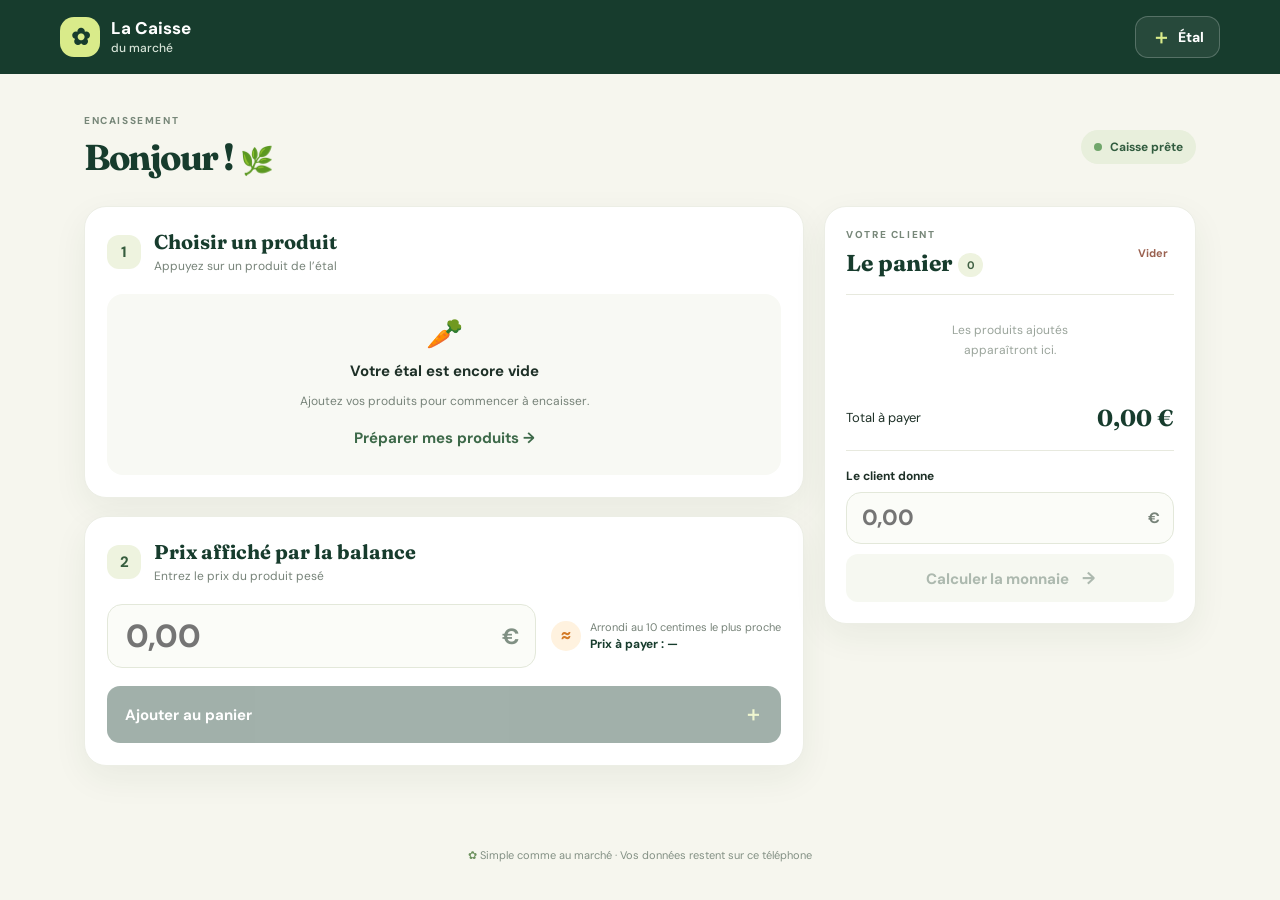
==== caisse-marche/index.html @ 814681cb "Publish Caisse du marché PWA" ====
<!doctype html>
<html lang="fr"><head><meta charset="utf-8"><meta name="viewport" content="width=device-width,initial-scale=1,viewport-fit=cover"><meta name="theme-color" content="#173c2d"><meta name="description" content="Une caisse simple pour vendre au marché et rendre la monnaie facilement."><link rel="manifest" href="manifest.webmanifest"><link rel="icon" href="icon.svg" type="image/svg+xml"><link rel="apple-touch-icon" href="icon.svg"><link rel="stylesheet" href="style.css"><title>La Caisse du marché</title></head>
<body><header class="topbar"><a class="brand" href="#"><span class="brand-icon">✿</span><span>La Caisse<small>du marché</small></span></a><button id="setup-open" class="etal-btn" aria-label="Ouvrir l’étal pour gérer les produits"><span>＋</span> Étal</button></header>
<main>
<section id="setup-view" class="view hidden"><div class="page-heading"><button class="back-btn" data-view="sale-view">← Retour</button><p class="eyebrow">PRÉPARATION DE L’ÉTAL</p><h1>Mes produits</h1><p class="muted">Ajoutez une photo, un nom et un prix indicatif. Vous pourrez tout modifier plus tard.</p></div>
<div class="product-form card"><label class="photo-picker" for="product-photo"><span id="photo-placeholder">📷<small>Prendre une photo</small></span><img id="photo-preview" class="hidden" alt="Aperçu du produit"></label><input id="product-photo" type="file" accept="image/*" capture="environment" hidden><div class="form-fields"><label>Nom du produit<input id="product-name" type="text" placeholder="Ex. Tomates anciennes" autocomplete="off"></label><label>Prix indicatif <span class="unit">€/kg, €/botte…</span><div class="price-input"><input id="product-reference-price" type="number" min="0" step="0.01" inputmode="decimal" placeholder="0,00"><b>€</b></div></label></div><button id="add-product" class="primary-btn full-btn">Ajouter le produit <span>＋</span></button></div>
<div class="list-heading"><h2>Sur mon étal</h2><span id="setup-count" class="count-pill">0 produit</span></div><div id="setup-products" class="setup-products"></div><button id="finish-setup" class="primary-btn full-btn finish-btn">Terminer et ouvrir la caisse <span>→</span></button></section>
<section id="sale-view" class="view"><div class="sale-heading"><div><p class="eyebrow">ENCAISSEMENT</p><h1>Bonjour ! <span>🌿</span></h1></div><div class="cash-status"><i></i> Caisse prête</div></div><div class="sale-layout"><section class="sale-main"><div class="card sale-card"><div class="step-title"><span class="step-number">1</span><div><h2>Choisir un produit</h2><p>Appuyez sur un produit de l’étal</p></div></div><div class="product-grid" id="sale-products"></div><div id="no-products" class="empty-state hidden"><span>🥕</span><b>Votre étal est encore vide</b><p>Ajoutez vos produits pour commencer à encaisser.</p><button class="text-btn" id="first-setup">Préparer mes produits →</button></div></div>
<div class="card amount-card"><div class="step-title"><span class="step-number">2</span><div><h2>Prix affiché par la balance</h2><p>Entrez le prix du produit pesé</p></div></div><div class="amount-entry"><div class="big-price"><input id="sale-price" type="number" min="0" step="0.01" inputmode="decimal" placeholder="0,00" aria-label="Prix indiqué par la balance"><b>€</b></div><div class="rounding-note"><span>≈</span><span>Arrondi au 10 centimes le plus proche<br><b id="rounded-preview">Prix à payer : —</b></span></div></div><button id="add-to-cart" class="primary-btn full-btn" disabled>Ajouter au panier <span>＋</span></button></div></section>
<aside class="card basket-card"><div class="basket-heading"><div><p class="eyebrow">VOTRE CLIENT</p><h2>Le panier <span id="cart-count" class="count-pill">0</span></h2></div><button class="clear-btn" id="clear-cart" disabled>Vider</button></div><div id="cart-items" class="cart-items"><div class="basket-empty">Les produits ajoutés<br>apparaîtront ici.</div></div><div class="basket-total"><span>Total à payer</span><b id="cart-total">0,00 €</b></div><div class="payment"><label for="cash-given">Le client donne</label><div class="cash-input"><input id="cash-given" type="number" min="0" step="0.01" inputmode="decimal" placeholder="0,00"><b>€</b></div><button id="calculate-change" class="change-btn" disabled>Calculer la monnaie <span>→</span></button></div><div id="change-result" class="change-result hidden"></div></aside></div></section>
</main><footer><span>✿</span> Simple comme au marché · Vos données restent sur ce téléphone</footer><div id="toast" class="toast" role="status" aria-live="polite"></div><script src="app.js"></script></body></html>
---- caisse-marche/style.css ----
@import url('https://fonts.googleapis.com/css2?family=DM+Sans:wght@400;500;600;700;800&family=Fraunces:opsz,wght@9..144,600;9..144,700&display=swap');
:root{--green:#173c2d;--green2:#24533e;--lime:#d9eb8a;--cream:#f6f6ee;--ink:#1e3027;--muted:#778379;--line:#e7e9de;--shadow:0 12px 34px #203b2610}*{box-sizing:border-box}body{margin:0;background:var(--cream);color:var(--ink);font-family:'DM Sans',sans-serif;font-size:15px;-webkit-tap-highlight-color:transparent}button,input{font:inherit}button{cursor:pointer}.topbar{height:74px;padding:0 max(22px,calc((100vw - 1160px)/2));display:flex;align-items:center;justify-content:space-between;background:var(--green);color:white}.brand{display:flex;align-items:center;gap:11px;color:white;text-decoration:none;font-weight:800;font-size:17px;line-height:1.05}.brand small{display:block;color:#d6e3d7;font-size:12px;font-weight:500;margin-top:4px}.brand-icon{display:grid;place-items:center;width:40px;height:40px;border-radius:14px;background:var(--lime);color:var(--green);font-size:23px}.etal-btn{display:flex;align-items:center;gap:7px;border:1px solid #ffffff38;background:#ffffff12;color:#fff;border-radius:13px;padding:10px 15px;font-weight:800;font-size:14px}.etal-btn span{font-size:20px;color:var(--lime);line-height:1}main{max-width:1160px;margin:0 auto;padding:40px 24px 60px}.hidden{display:none!important}.sale-heading{display:flex;justify-content:space-between;align-items:center;margin:0 0 27px}.eyebrow{font-size:10px;letter-spacing:.16em;font-weight:800;color:#778779;margin:0 0 8px}.sale-heading h1,.page-heading h1{font:700 36px 'Fraunces',serif;letter-spacing:-.04em;margin:0;color:var(--green)}.sale-heading h1 span{font-size:27px}.cash-status{display:flex;align-items:center;gap:8px;border-radius:22px;background:#e8efdc;padding:9px 13px;font-size:12px;font-weight:700;color:#315c3f}.cash-status i{width:8px;height:8px;background:#70a66b;border-radius:50%}.sale-layout{display:grid;grid-template-columns:minmax(0,1.55fr) minmax(300px,.8fr);gap:20px;align-items:start}.sale-main{display:grid;gap:18px}.card{border:1px solid #eceee5;background:white;border-radius:22px;box-shadow:var(--shadow);padding:22px}.step-title{display:flex;align-items:center;gap:13px;margin-bottom:20px}.step-title h2,.basket-heading h2,.list-heading h2{font:700 20px 'Fraunces',serif;color:var(--green);margin:0}.step-title p{margin:4px 0 0;color:var(--muted);font-size:12px}.step-number{display:grid;place-items:center;flex:none;width:34px;height:34px;border-radius:12px;background:#eef3df;color:#365d3e;font-weight:800}.product-grid{display:grid;grid-template-columns:repeat(4,minmax(0,1fr));gap:10px}.product-tile{overflow:hidden;padding:0;border:1px solid var(--line);background:white;border-radius:16px;text-align:left;color:var(--ink)}.product-tile:active{transform:scale(.97)}.product-tile.selected{border:2px solid var(--green2);box-shadow:0 0 0 3px #dce9ca}.tile-photo{height:92px;background:#f1f2e8;display:grid;place-items:center;font-size:30px;overflow:hidden}.tile-photo img{width:100%;height:100%;object-fit:cover}.tile-info{padding:9px 10px 11px}.tile-info b{display:block;font-size:12px;white-space:nowrap;overflow:hidden;text-overflow:ellipsis}.tile-info small{display:block;color:var(--muted);font-size:10px;margin-top:4px}.empty-state{padding:20px;text-align:center;background:#f8f9f4;border-radius:16px}.empty-state>span{font-size:30px}.empty-state b{display:block;margin:8px 0 4px}.empty-state p{font-size:12px;color:var(--muted)}.text-btn{border:0;background:none;color:#3d6949;font-weight:700;padding:7px}.amount-entry{display:flex;align-items:center;gap:15px;margin:0 0 18px}.big-price,.cash-input,.price-input{height:64px;border:1.5px solid #e3e8da;border-radius:15px;background:#fbfcf8;display:flex;align-items:center;padding:0 16px}.big-price{flex:1}.big-price input,.cash-input input,.price-input input{min-width:0;width:100%;border:0;outline:0;background:transparent;color:var(--green);font-weight:800;font-size:32px}.big-price b{font-size:22px;color:#809084}.rounding-note{display:flex;align-items:center;gap:9px;font-size:11px;line-height:1.5;color:var(--muted)}.rounding-note>span:first-child{display:grid;place-items:center;width:30px;height:30px;border-radius:50%;background:#fff2df;color:#d47b28;font-weight:800;font-size:17px}.rounding-note b{color:var(--green);font-size:12px}.primary-btn{border:0;border-radius:13px;background:var(--green);color:white;font-weight:700;padding:15px 18px;min-height:50px}.primary-btn:disabled,.change-btn:disabled{opacity:.4;cursor:not-allowed}.full-btn{width:100%;display:flex;justify-content:space-between;align-items:center}.primary-btn span{font-size:20px;color:var(--lime)}.basket-card{position:sticky;top:16px;padding:21px}.basket-heading{display:flex;justify-content:space-between;align-items:center;padding-bottom:17px;border-bottom:1px solid var(--line)}.basket-heading h2{font-size:23px}.count-pill{display:inline-grid;place-items:center;min-width:25px;height:24px;padding:0 7px;border-radius:20px;background:#eef3df;color:#416144;font:700 11px 'DM Sans',sans-serif;vertical-align:middle}.clear-btn{border:0;background:none;color:#9a6150;font-size:11px;font-weight:700}.cart-items{max-height:320px;overflow:auto}.basket-empty{padding:26px 0;text-align:center;color:#9aa49b;line-height:1.6;font-size:12px}.cart-row{display:grid;grid-template-columns:1fr auto;gap:4px 8px;padding:13px 0;border-bottom:1px solid #f0f1eb}.cart-row b{font-size:13px}.cart-row small{font-size:11px;color:var(--muted)}.row-controls{grid-column:1/-1;display:flex;align-items:center;justify-content:space-between;margin-top:3px}.qty-controls{display:flex;align-items:center;gap:10px}.qty-controls button,.remove-btn{border:1px solid var(--line);background:#fff;border-radius:9px;width:29px;height:29px;color:var(--green);font-size:17px}.remove-btn{color:#a66858}.basket-total{padding:18px 0;display:flex;justify-content:space-between;align-items:center;border-bottom:1px solid var(--line);font-size:13px}.basket-total b{font:700 23px 'Fraunces',serif;color:var(--green)}.payment{padding-top:17px}.payment label{font-size:12px;font-weight:700;display:block;margin-bottom:8px}.cash-input{height:52px;padding:0 13px;margin-bottom:10px}.cash-input input{font-size:22px}.cash-input b{color:var(--muted)}.change-btn{width:100%;border:0;border-radius:12px;background:#eaf0dd;color:#34523a;font-weight:800;padding:13px}.change-btn span{margin-left:10px;font-size:17px}.change-result{margin-top:14px;border-radius:15px;background:#edf4e6;padding:16px}.change-head{display:flex;justify-content:space-between;align-items:center;color:#36523b;font-size:12px;font-weight:700}.change-head strong{font:700 25px 'Fraunces',serif}.coin-list{display:flex;flex-wrap:wrap;gap:7px;margin-top:12px}.coin{display:flex;align-items:center;gap:5px;border-radius:20px;background:white;padding:6px 9px;font-size:11px;font-weight:700;color:#35503a;border:1px solid #e0e8d8}.coin-icon{position:relative;display:grid;place-items:center;flex:none;width:var(--coin-size);height:var(--coin-size);border-radius:50%;padding:3px;box-shadow:inset 0 0 0 1px #ffffffa6,0 1px 2px #5e533544}.coin-icon:before{content:"";position:absolute;inset:2px;border:1px solid #ffffff9c;border-radius:50%;box-shadow:inset 0 0 0 1px #66552a33}.coin-face{position:relative;z-index:1;display:flex;width:100%;height:100%;flex-direction:column;align-items:center;justify-content:center;border-radius:50%;text-shadow:0 1px #ffffffa0;line-height:.95}.coin-face b{font:800 clamp(9px,calc(var(--coin-size)*.34),15px) Arial,sans-serif;letter-spacing:-.07em}.coin-face small{font:700 clamp(4px,calc(var(--coin-size)*.105),6px) Arial,sans-serif;letter-spacing:.03em;margin-top:2px}.coin-icon.bimetal-euro{border:2px solid #c79b31;background:linear-gradient(135deg,#f6da79,#bd8c26 55%,#f3d475)}.coin-icon.bimetal-euro .coin-face{background:radial-gradient(circle,#f6f7f4 0 53%,#d9dad5 54% 69%,#f1f1ec 70%)}.coin-icon.bimetal-euro.reverse{border-color:#d5d7d3;background:linear-gradient(135deg,#fafafa,#9b9d99 55%,#efefeb)}.coin-icon.bimetal-euro.reverse .coin-face{background:radial-gradient(circle,#efd171 0 52%,#cda946 53% 70%,#f4d978 71%)}.coin-icon.gold-cent{border:2px solid #bd922c;background:linear-gradient(135deg,#f5d36a,#b5831e 56%,#efcb5d)}.coin-icon.gold-cent .coin-face{background:radial-gradient(circle at 35% 28%,#ffeb9e,#e1b949 72%,#c28f23)}.coin-icon.copper-cent{border:2px solid #a85e36;background:linear-gradient(135deg,#f0a079,#a95331 56%,#e68b62)}.coin-icon.copper-cent .coin-face{background:radial-gradient(circle at 35% 28%,#f7bea0,#d77e56 70%,#b75e39)}.coin-icon.scalloped{clip-path:polygon(50% 0,61% 6%,73% 2%,80% 12%,92% 17%,90% 30%,100% 40%,96% 52%,100% 64%,90% 73%,88% 86%,74% 89%,65% 99%,52% 95%,40% 100%,31% 90%,17% 88%,14% 75%,3% 66%,8% 53%,0 42%,10% 31%,9% 18%,23% 14%,33% 4%)}.change-exact{color:#375b3d;font-size:13px;font-weight:700;margin:0}.page-heading{margin:0 0 22px}.back-btn{border:0;background:none;padding:0;color:#53725a;font-weight:700;margin-bottom:20px}.page-heading h1{margin-bottom:8px}.muted{margin:0;color:var(--muted);font-size:13px;line-height:1.5}.product-form{display:grid;grid-template-columns:100px 1fr;gap:16px;padding:18px}.photo-picker{width:100px;height:100px;border-radius:16px;border:1px dashed #cdd7c9;background:#f6f8f1;display:grid;place-items:center;overflow:hidden;cursor:pointer;color:#61806a;text-align:center}.photo-picker span{font-size:24px}.photo-picker small{display:block;font-size:9px;font-weight:700;margin-top:6px}.photo-picker img{width:100%;height:100%;object-fit:cover}.form-fields{display:grid;grid-template-columns:1.3fr .8fr;gap:12px;align-content:center}.form-fields label{font-weight:700;font-size:11px;color:#536558}.form-fields input{display:block;width:100%;height:43px;margin-top:7px;padding:0 11px;border:1px solid var(--line);border-radius:11px;outline:none;font-size:14px;color:var(--green)}.form-fields input:focus,.big-price:focus-within,.cash-input:focus-within{border-color:#73946d;box-shadow:0 0 0 3px #e9f0df}.unit{font-size:9px;color:#9aa49b;font-weight:500}.price-input{height:43px;padding:0 10px;margin-top:7px;border:1px solid var(--line);border-radius:11px}.price-input input{border:0;margin:0;padding:0;height:auto;font-size:15px}.price-input b{color:#778379}.product-form>.primary-btn{grid-column:1/-1;min-height:44px;padding:11px 15px}.list-heading{display:flex;justify-content:space-between;align-items:center;margin:25px 2px 12px}.list-heading h2{font-size:21px}.setup-products{display:grid;gap:9px}.setup-row{display:flex;align-items:center;gap:11px;padding:9px 12px;border:1px solid var(--line);border-radius:14px;background:white}.setup-row img,.setup-placeholder{width:44px;height:44px;border-radius:11px;object-fit:cover;background:#f0f2e8;display:grid;place-items:center;font-size:20px}.setup-meta{flex:1}.setup-meta b{display:block;font-size:13px}.setup-meta small{color:var(--muted);font-size:11px}.delete-product{border:0;background:#fbefea;color:#a36353;border-radius:9px;width:34px;height:34px;font-weight:700}.finish-btn{margin-top:18px}.setup-empty{padding:16px;text-align:center;color:var(--muted);font-size:12px;background:#fff;border:1px dashed var(--line);border-radius:13px}footer{padding:22px;text-align:center;color:#839084;font-size:11px}footer span{color:#6d915e}.toast{position:fixed;bottom:22px;left:50%;transform:translate(-50%,20px);background:#183c2e;color:white;border-radius:12px;padding:12px 18px;font-size:13px;font-weight:700;box-shadow:0 8px 28px #12251930;opacity:0;pointer-events:none;transition:.25s;z-index:10;white-space:nowrap}.toast.show{opacity:1;transform:translate(-50%,0)}
@media(max-width:760px){.topbar{height:64px;padding:0 17px}main{padding:27px 16px 35px}.sale-heading{align-items:flex-end;margin-bottom:18px}.sale-heading h1,.page-heading h1{font-size:31px}.cash-status{font-size:10px;padding:8px 10px}.sale-layout{grid-template-columns:1fr;gap:14px}.sale-main{gap:14px}.card{padding:17px;border-radius:19px}.product-grid{grid-template-columns:repeat(3,minmax(0,1fr));gap:8px}.tile-photo{height:78px}.tile-info{padding:8px}.tile-info b{font-size:11px}.tile-info small{font-size:9px}.step-title{margin-bottom:15px}.step-title h2{font-size:18px}.amount-entry{align-items:stretch;gap:9px;flex-direction:column}.big-price{height:59px;flex:auto}.big-price input{font-size:29px}.rounding-note{padding-left:3px}.basket-card{position:static;order:-1}.cart-items{max-height:230px}.basket-card{padding:16px}.basket-empty{padding:15px}.product-form{grid-template-columns:76px 1fr;gap:12px;padding:14px}.photo-picker{width:76px;height:76px}.form-fields{grid-template-columns:1fr;gap:7px}.form-fields label{font-size:10px}.form-fields input{height:37px;margin-top:5px}.price-input{height:37px;margin-top:5px}.product-form>.primary-btn{min-height:42px}.page-heading{margin-bottom:16px}.back-btn{margin-bottom:14px}.list-heading{margin-top:21px}.toast{bottom:calc(15px + env(safe-area-inset-bottom));max-width:calc(100vw - 30px);white-space:normal;text-align:center}}@media(min-width:761px) and (max-width:960px){.product-grid{grid-template-columns:repeat(3,minmax(0,1fr))}.sale-layout{grid-template-columns:minmax(0,1.2fr) minmax(290px,.8fr)}}
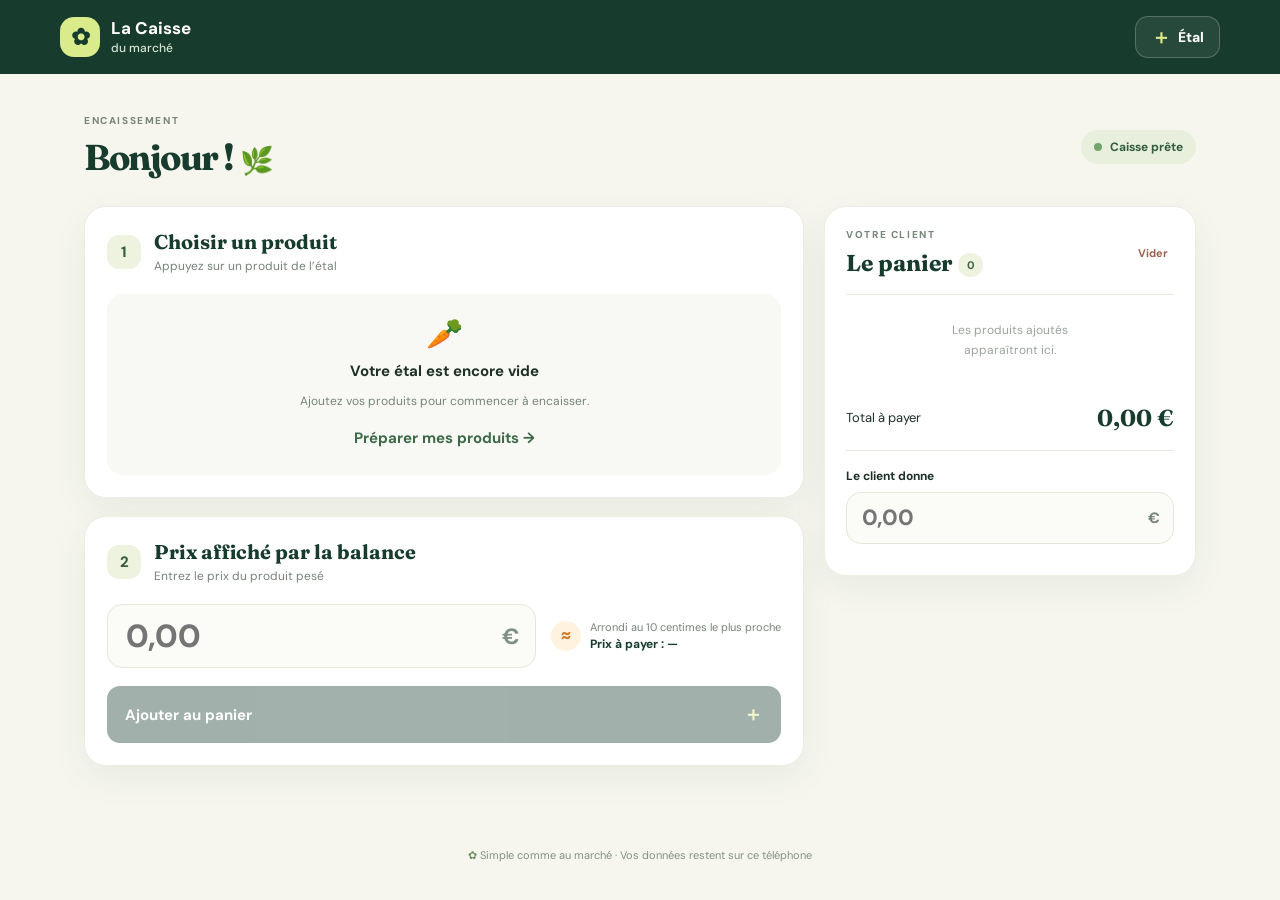
==== commit 93cc7401: "Dismiss mobile keyboard and calculate change automatically" ====
--- a/caisse-marche/index.html
+++ b/caisse-marche/index.html
@@ -1,11 +1,11 @@
 <!doctype html>
-<html lang="fr"><head><meta charset="utf-8"><meta name="viewport" content="width=device-width,initial-scale=1,viewport-fit=cover"><meta name="theme-color" content="#173c2d"><meta name="description" content="Une caisse simple pour vendre au marché et rendre la monnaie facilement."><link rel="manifest" href="manifest.webmanifest"><link rel="icon" href="icon.svg" type="image/svg+xml"><link rel="apple-touch-icon" href="icon.svg"><link rel="stylesheet" href="style.css"><title>La Caisse du marché</title></head>
+<html lang="fr"><head><meta charset="utf-8"><meta name="viewport" content="width=device-width,initial-scale=1,viewport-fit=cover"><meta name="theme-color" content="#173c2d"><meta name="description" content="Une caisse simple pour vendre au marché et rendre la monnaie facilement."><link rel="manifest" href="manifest.webmanifest"><link rel="icon" href="icon.svg" type="image/svg+xml"><link rel="apple-touch-icon" href="icon-192.png"><link rel="stylesheet" href="style.css"><title>La Caisse du marché</title></head>
 <body><header class="topbar"><a class="brand" href="#"><span class="brand-icon">✿</span><span>La Caisse<small>du marché</small></span></a><button id="setup-open" class="etal-btn" aria-label="Ouvrir l’étal pour gérer les produits"><span>＋</span> Étal</button></header>
 <main>
 <section id="setup-view" class="view hidden"><div class="page-heading"><button class="back-btn" data-view="sale-view">← Retour</button><p class="eyebrow">PRÉPARATION DE L’ÉTAL</p><h1>Mes produits</h1><p class="muted">Ajoutez une photo, un nom et un prix indicatif. Vous pourrez tout modifier plus tard.</p></div>
-<div class="product-form card"><label class="photo-picker" for="product-photo"><span id="photo-placeholder">📷<small>Prendre une photo</small></span><img id="photo-preview" class="hidden" alt="Aperçu du produit"></label><input id="product-photo" type="file" accept="image/*" capture="environment" hidden><div class="form-fields"><label>Nom du produit<input id="product-name" type="text" placeholder="Ex. Tomates anciennes" autocomplete="off"></label><label>Prix indicatif <span class="unit">€/kg, €/botte…</span><div class="price-input"><input id="product-reference-price" type="number" min="0" step="0.01" inputmode="decimal" placeholder="0,00"><b>€</b></div></label></div><button id="add-product" class="primary-btn full-btn">Ajouter le produit <span>＋</span></button></div>
+<div class="product-form card"><label class="photo-picker" for="product-photo"><span id="photo-placeholder">📷<small>Prendre une photo</small></span><img id="photo-preview" class="hidden" alt="Aperçu du produit"></label><input id="product-photo" type="file" accept="image/*" capture="environment" hidden><div class="form-fields"><label>Nom du produit<input id="product-name" type="text" enterkeyhint="done" placeholder="Ex. Tomates anciennes" autocomplete="off"></label><label>Prix indicatif <span id="price-unit-label" class="unit">€/kg</span><div class="price-input"><input id="product-reference-price" type="number" enterkeyhint="done" min="0" step="0.01" inputmode="decimal" placeholder="0,00"><b>€</b></div></label><label>Prix vendu au<select id="product-unit"><option value="kg">Au kilogramme (kg)</option><option value="unit">À l’unité / sachet</option></select></label></div><button id="add-product" class="primary-btn full-btn">Ajouter le produit <span>＋</span></button><button id="cancel-edit" class="text-btn cancel-edit hidden" type="button">Annuler la modification</button></div>
 <div class="list-heading"><h2>Sur mon étal</h2><span id="setup-count" class="count-pill">0 produit</span></div><div id="setup-products" class="setup-products"></div><button id="finish-setup" class="primary-btn full-btn finish-btn">Terminer et ouvrir la caisse <span>→</span></button></section>
 <section id="sale-view" class="view"><div class="sale-heading"><div><p class="eyebrow">ENCAISSEMENT</p><h1>Bonjour ! <span>🌿</span></h1></div><div class="cash-status"><i></i> Caisse prête</div></div><div class="sale-layout"><section class="sale-main"><div class="card sale-card"><div class="step-title"><span class="step-number">1</span><div><h2>Choisir un produit</h2><p>Appuyez sur un produit de l’étal</p></div></div><div class="product-grid" id="sale-products"></div><div id="no-products" class="empty-state hidden"><span>🥕</span><b>Votre étal est encore vide</b><p>Ajoutez vos produits pour commencer à encaisser.</p><button class="text-btn" id="first-setup">Préparer mes produits →</button></div></div>
-<div class="card amount-card"><div class="step-title"><span class="step-number">2</span><div><h2>Prix affiché par la balance</h2><p>Entrez le prix du produit pesé</p></div></div><div class="amount-entry"><div class="big-price"><input id="sale-price" type="number" min="0" step="0.01" inputmode="decimal" placeholder="0,00" aria-label="Prix indiqué par la balance"><b>€</b></div><div class="rounding-note"><span>≈</span><span>Arrondi au 10 centimes le plus proche<br><b id="rounded-preview">Prix à payer : —</b></span></div></div><button id="add-to-cart" class="primary-btn full-btn" disabled>Ajouter au panier <span>＋</span></button></div></section>
-<aside class="card basket-card"><div class="basket-heading"><div><p class="eyebrow">VOTRE CLIENT</p><h2>Le panier <span id="cart-count" class="count-pill">0</span></h2></div><button class="clear-btn" id="clear-cart" disabled>Vider</button></div><div id="cart-items" class="cart-items"><div class="basket-empty">Les produits ajoutés<br>apparaîtront ici.</div></div><div class="basket-total"><span>Total à payer</span><b id="cart-total">0,00 €</b></div><div class="payment"><label for="cash-given">Le client donne</label><div class="cash-input"><input id="cash-given" type="number" min="0" step="0.01" inputmode="decimal" placeholder="0,00"><b>€</b></div><button id="calculate-change" class="change-btn" disabled>Calculer la monnaie <span>→</span></button></div><div id="change-result" class="change-result hidden"></div></aside></div></section>
+<div class="card amount-card"><div class="step-title"><span class="step-number">2</span><div><h2>Prix affiché par la balance</h2><p>Entrez le prix du produit pesé</p></div></div><div class="amount-entry"><div class="big-price"><input id="sale-price" type="number" enterkeyhint="done" min="0" step="0.01" inputmode="decimal" placeholder="0,00" aria-label="Prix indiqué par la balance"><b>€</b></div><div class="rounding-note"><span>≈</span><span>Arrondi au 10 centimes le plus proche<br><b id="rounded-preview">Prix à payer : —</b></span></div></div><button id="add-to-cart" class="primary-btn full-btn" disabled>Ajouter au panier <span>＋</span></button></div></section>
+<aside class="card basket-card"><div class="basket-heading"><div><p class="eyebrow">VOTRE CLIENT</p><h2>Le panier <span id="cart-count" class="count-pill">0</span></h2></div><button class="clear-btn" id="clear-cart" disabled>Vider</button></div><div id="cart-items" class="cart-items"><div class="basket-empty">Les produits ajoutés<br>apparaîtront ici.</div></div><div class="basket-total"><span>Total à payer</span><b id="cart-total">0,00 €</b></div><div class="payment"><label for="cash-given">Le client donne</label><div class="cash-input"><input id="cash-given" type="number" enterkeyhint="done" min="0" step="0.01" inputmode="decimal" placeholder="0,00"><b>€</b></div></div><div id="change-result" class="change-result hidden"></div></aside></div></section>
 </main><footer><span>✿</span> Simple comme au marché · Vos données restent sur ce téléphone</footer><div id="toast" class="toast" role="status" aria-live="polite"></div><script src="app.js"></script></body></html>
--- a/caisse-marche/style.css
+++ b/caisse-marche/style.css
@@ -1,3 +1,3 @@
 @import url('https://fonts.googleapis.com/css2?family=DM+Sans:wght@400;500;600;700;800&family=Fraunces:opsz,wght@9..144,600;9..144,700&display=swap');
-:root{--green:#173c2d;--green2:#24533e;--lime:#d9eb8a;--cream:#f6f6ee;--ink:#1e3027;--muted:#778379;--line:#e7e9de;--shadow:0 12px 34px #203b2610}*{box-sizing:border-box}body{margin:0;background:var(--cream);color:var(--ink);font-family:'DM Sans',sans-serif;font-size:15px;-webkit-tap-highlight-color:transparent}button,input{font:inherit}button{cursor:pointer}.topbar{height:74px;padding:0 max(22px,calc((100vw - 1160px)/2));display:flex;align-items:center;justify-content:space-between;background:var(--green);color:white}.brand{display:flex;align-items:center;gap:11px;color:white;text-decoration:none;font-weight:800;font-size:17px;line-height:1.05}.brand small{display:block;color:#d6e3d7;font-size:12px;font-weight:500;margin-top:4px}.brand-icon{display:grid;place-items:center;width:40px;height:40px;border-radius:14px;background:var(--lime);color:var(--green);font-size:23px}.etal-btn{display:flex;align-items:center;gap:7px;border:1px solid #ffffff38;background:#ffffff12;color:#fff;border-radius:13px;padding:10px 15px;font-weight:800;font-size:14px}.etal-btn span{font-size:20px;color:var(--lime);line-height:1}main{max-width:1160px;margin:0 auto;padding:40px 24px 60px}.hidden{display:none!important}.sale-heading{display:flex;justify-content:space-between;align-items:center;margin:0 0 27px}.eyebrow{font-size:10px;letter-spacing:.16em;font-weight:800;color:#778779;margin:0 0 8px}.sale-heading h1,.page-heading h1{font:700 36px 'Fraunces',serif;letter-spacing:-.04em;margin:0;color:var(--green)}.sale-heading h1 span{font-size:27px}.cash-status{display:flex;align-items:center;gap:8px;border-radius:22px;background:#e8efdc;padding:9px 13px;font-size:12px;font-weight:700;color:#315c3f}.cash-status i{width:8px;height:8px;background:#70a66b;border-radius:50%}.sale-layout{display:grid;grid-template-columns:minmax(0,1.55fr) minmax(300px,.8fr);gap:20px;align-items:start}.sale-main{display:grid;gap:18px}.card{border:1px solid #eceee5;background:white;border-radius:22px;box-shadow:var(--shadow);padding:22px}.step-title{display:flex;align-items:center;gap:13px;margin-bottom:20px}.step-title h2,.basket-heading h2,.list-heading h2{font:700 20px 'Fraunces',serif;color:var(--green);margin:0}.step-title p{margin:4px 0 0;color:var(--muted);font-size:12px}.step-number{display:grid;place-items:center;flex:none;width:34px;height:34px;border-radius:12px;background:#eef3df;color:#365d3e;font-weight:800}.product-grid{display:grid;grid-template-columns:repeat(4,minmax(0,1fr));gap:10px}.product-tile{overflow:hidden;padding:0;border:1px solid var(--line);background:white;border-radius:16px;text-align:left;color:var(--ink)}.product-tile:active{transform:scale(.97)}.product-tile.selected{border:2px solid var(--green2);box-shadow:0 0 0 3px #dce9ca}.tile-photo{height:92px;background:#f1f2e8;display:grid;place-items:center;font-size:30px;overflow:hidden}.tile-photo img{width:100%;height:100%;object-fit:cover}.tile-info{padding:9px 10px 11px}.tile-info b{display:block;font-size:12px;white-space:nowrap;overflow:hidden;text-overflow:ellipsis}.tile-info small{display:block;color:var(--muted);font-size:10px;margin-top:4px}.empty-state{padding:20px;text-align:center;background:#f8f9f4;border-radius:16px}.empty-state>span{font-size:30px}.empty-state b{display:block;margin:8px 0 4px}.empty-state p{font-size:12px;color:var(--muted)}.text-btn{border:0;background:none;color:#3d6949;font-weight:700;padding:7px}.amount-entry{display:flex;align-items:center;gap:15px;margin:0 0 18px}.big-price,.cash-input,.price-input{height:64px;border:1.5px solid #e3e8da;border-radius:15px;background:#fbfcf8;display:flex;align-items:center;padding:0 16px}.big-price{flex:1}.big-price input,.cash-input input,.price-input input{min-width:0;width:100%;border:0;outline:0;background:transparent;color:var(--green);font-weight:800;font-size:32px}.big-price b{font-size:22px;color:#809084}.rounding-note{display:flex;align-items:center;gap:9px;font-size:11px;line-height:1.5;color:var(--muted)}.rounding-note>span:first-child{display:grid;place-items:center;width:30px;height:30px;border-radius:50%;background:#fff2df;color:#d47b28;font-weight:800;font-size:17px}.rounding-note b{color:var(--green);font-size:12px}.primary-btn{border:0;border-radius:13px;background:var(--green);color:white;font-weight:700;padding:15px 18px;min-height:50px}.primary-btn:disabled,.change-btn:disabled{opacity:.4;cursor:not-allowed}.full-btn{width:100%;display:flex;justify-content:space-between;align-items:center}.primary-btn span{font-size:20px;color:var(--lime)}.basket-card{position:sticky;top:16px;padding:21px}.basket-heading{display:flex;justify-content:space-between;align-items:center;padding-bottom:17px;border-bottom:1px solid var(--line)}.basket-heading h2{font-size:23px}.count-pill{display:inline-grid;place-items:center;min-width:25px;height:24px;padding:0 7px;border-radius:20px;background:#eef3df;color:#416144;font:700 11px 'DM Sans',sans-serif;vertical-align:middle}.clear-btn{border:0;background:none;color:#9a6150;font-size:11px;font-weight:700}.cart-items{max-height:320px;overflow:auto}.basket-empty{padding:26px 0;text-align:center;color:#9aa49b;line-height:1.6;font-size:12px}.cart-row{display:grid;grid-template-columns:1fr auto;gap:4px 8px;padding:13px 0;border-bottom:1px solid #f0f1eb}.cart-row b{font-size:13px}.cart-row small{font-size:11px;color:var(--muted)}.row-controls{grid-column:1/-1;display:flex;align-items:center;justify-content:space-between;margin-top:3px}.qty-controls{display:flex;align-items:center;gap:10px}.qty-controls button,.remove-btn{border:1px solid var(--line);background:#fff;border-radius:9px;width:29px;height:29px;color:var(--green);font-size:17px}.remove-btn{color:#a66858}.basket-total{padding:18px 0;display:flex;justify-content:space-between;align-items:center;border-bottom:1px solid var(--line);font-size:13px}.basket-total b{font:700 23px 'Fraunces',serif;color:var(--green)}.payment{padding-top:17px}.payment label{font-size:12px;font-weight:700;display:block;margin-bottom:8px}.cash-input{height:52px;padding:0 13px;margin-bottom:10px}.cash-input input{font-size:22px}.cash-input b{color:var(--muted)}.change-btn{width:100%;border:0;border-radius:12px;background:#eaf0dd;color:#34523a;font-weight:800;padding:13px}.change-btn span{margin-left:10px;font-size:17px}.change-result{margin-top:14px;border-radius:15px;background:#edf4e6;padding:16px}.change-head{display:flex;justify-content:space-between;align-items:center;color:#36523b;font-size:12px;font-weight:700}.change-head strong{font:700 25px 'Fraunces',serif}.coin-list{display:flex;flex-wrap:wrap;gap:7px;margin-top:12px}.coin{display:flex;align-items:center;gap:5px;border-radius:20px;background:white;padding:6px 9px;font-size:11px;font-weight:700;color:#35503a;border:1px solid #e0e8d8}.coin-icon{position:relative;display:grid;place-items:center;flex:none;width:var(--coin-size);height:var(--coin-size);border-radius:50%;padding:3px;box-shadow:inset 0 0 0 1px #ffffffa6,0 1px 2px #5e533544}.coin-icon:before{content:"";position:absolute;inset:2px;border:1px solid #ffffff9c;border-radius:50%;box-shadow:inset 0 0 0 1px #66552a33}.coin-face{position:relative;z-index:1;display:flex;width:100%;height:100%;flex-direction:column;align-items:center;justify-content:center;border-radius:50%;text-shadow:0 1px #ffffffa0;line-height:.95}.coin-face b{font:800 clamp(9px,calc(var(--coin-size)*.34),15px) Arial,sans-serif;letter-spacing:-.07em}.coin-face small{font:700 clamp(4px,calc(var(--coin-size)*.105),6px) Arial,sans-serif;letter-spacing:.03em;margin-top:2px}.coin-icon.bimetal-euro{border:2px solid #c79b31;background:linear-gradient(135deg,#f6da79,#bd8c26 55%,#f3d475)}.coin-icon.bimetal-euro .coin-face{background:radial-gradient(circle,#f6f7f4 0 53%,#d9dad5 54% 69%,#f1f1ec 70%)}.coin-icon.bimetal-euro.reverse{border-color:#d5d7d3;background:linear-gradient(135deg,#fafafa,#9b9d99 55%,#efefeb)}.coin-icon.bimetal-euro.reverse .coin-face{background:radial-gradient(circle,#efd171 0 52%,#cda946 53% 70%,#f4d978 71%)}.coin-icon.gold-cent{border:2px solid #bd922c;background:linear-gradient(135deg,#f5d36a,#b5831e 56%,#efcb5d)}.coin-icon.gold-cent .coin-face{background:radial-gradient(circle at 35% 28%,#ffeb9e,#e1b949 72%,#c28f23)}.coin-icon.copper-cent{border:2px solid #a85e36;background:linear-gradient(135deg,#f0a079,#a95331 56%,#e68b62)}.coin-icon.copper-cent .coin-face{background:radial-gradient(circle at 35% 28%,#f7bea0,#d77e56 70%,#b75e39)}.coin-icon.scalloped{clip-path:polygon(50% 0,61% 6%,73% 2%,80% 12%,92% 17%,90% 30%,100% 40%,96% 52%,100% 64%,90% 73%,88% 86%,74% 89%,65% 99%,52% 95%,40% 100%,31% 90%,17% 88%,14% 75%,3% 66%,8% 53%,0 42%,10% 31%,9% 18%,23% 14%,33% 4%)}.change-exact{color:#375b3d;font-size:13px;font-weight:700;margin:0}.page-heading{margin:0 0 22px}.back-btn{border:0;background:none;padding:0;color:#53725a;font-weight:700;margin-bottom:20px}.page-heading h1{margin-bottom:8px}.muted{margin:0;color:var(--muted);font-size:13px;line-height:1.5}.product-form{display:grid;grid-template-columns:100px 1fr;gap:16px;padding:18px}.photo-picker{width:100px;height:100px;border-radius:16px;border:1px dashed #cdd7c9;background:#f6f8f1;display:grid;place-items:center;overflow:hidden;cursor:pointer;color:#61806a;text-align:center}.photo-picker span{font-size:24px}.photo-picker small{display:block;font-size:9px;font-weight:700;margin-top:6px}.photo-picker img{width:100%;height:100%;object-fit:cover}.form-fields{display:grid;grid-template-columns:1.3fr .8fr;gap:12px;align-content:center}.form-fields label{font-weight:700;font-size:11px;color:#536558}.form-fields input{display:block;width:100%;height:43px;margin-top:7px;padding:0 11px;border:1px solid var(--line);border-radius:11px;outline:none;font-size:14px;color:var(--green)}.form-fields input:focus,.big-price:focus-within,.cash-input:focus-within{border-color:#73946d;box-shadow:0 0 0 3px #e9f0df}.unit{font-size:9px;color:#9aa49b;font-weight:500}.price-input{height:43px;padding:0 10px;margin-top:7px;border:1px solid var(--line);border-radius:11px}.price-input input{border:0;margin:0;padding:0;height:auto;font-size:15px}.price-input b{color:#778379}.product-form>.primary-btn{grid-column:1/-1;min-height:44px;padding:11px 15px}.list-heading{display:flex;justify-content:space-between;align-items:center;margin:25px 2px 12px}.list-heading h2{font-size:21px}.setup-products{display:grid;gap:9px}.setup-row{display:flex;align-items:center;gap:11px;padding:9px 12px;border:1px solid var(--line);border-radius:14px;background:white}.setup-row img,.setup-placeholder{width:44px;height:44px;border-radius:11px;object-fit:cover;background:#f0f2e8;display:grid;place-items:center;font-size:20px}.setup-meta{flex:1}.setup-meta b{display:block;font-size:13px}.setup-meta small{color:var(--muted);font-size:11px}.delete-product{border:0;background:#fbefea;color:#a36353;border-radius:9px;width:34px;height:34px;font-weight:700}.finish-btn{margin-top:18px}.setup-empty{padding:16px;text-align:center;color:var(--muted);font-size:12px;background:#fff;border:1px dashed var(--line);border-radius:13px}footer{padding:22px;text-align:center;color:#839084;font-size:11px}footer span{color:#6d915e}.toast{position:fixed;bottom:22px;left:50%;transform:translate(-50%,20px);background:#183c2e;color:white;border-radius:12px;padding:12px 18px;font-size:13px;font-weight:700;box-shadow:0 8px 28px #12251930;opacity:0;pointer-events:none;transition:.25s;z-index:10;white-space:nowrap}.toast.show{opacity:1;transform:translate(-50%,0)}
-@media(max-width:760px){.topbar{height:64px;padding:0 17px}main{padding:27px 16px 35px}.sale-heading{align-items:flex-end;margin-bottom:18px}.sale-heading h1,.page-heading h1{font-size:31px}.cash-status{font-size:10px;padding:8px 10px}.sale-layout{grid-template-columns:1fr;gap:14px}.sale-main{gap:14px}.card{padding:17px;border-radius:19px}.product-grid{grid-template-columns:repeat(3,minmax(0,1fr));gap:8px}.tile-photo{height:78px}.tile-info{padding:8px}.tile-info b{font-size:11px}.tile-info small{font-size:9px}.step-title{margin-bottom:15px}.step-title h2{font-size:18px}.amount-entry{align-items:stretch;gap:9px;flex-direction:column}.big-price{height:59px;flex:auto}.big-price input{font-size:29px}.rounding-note{padding-left:3px}.basket-card{position:static;order:-1}.cart-items{max-height:230px}.basket-card{padding:16px}.basket-empty{padding:15px}.product-form{grid-template-columns:76px 1fr;gap:12px;padding:14px}.photo-picker{width:76px;height:76px}.form-fields{grid-template-columns:1fr;gap:7px}.form-fields label{font-size:10px}.form-fields input{height:37px;margin-top:5px}.price-input{height:37px;margin-top:5px}.product-form>.primary-btn{min-height:42px}.page-heading{margin-bottom:16px}.back-btn{margin-bottom:14px}.list-heading{margin-top:21px}.toast{bottom:calc(15px + env(safe-area-inset-bottom));max-width:calc(100vw - 30px);white-space:normal;text-align:center}}@media(min-width:761px) and (max-width:960px){.product-grid{grid-template-columns:repeat(3,minmax(0,1fr))}.sale-layout{grid-template-columns:minmax(0,1.2fr) minmax(290px,.8fr)}}
+:root{--green:#173c2d;--green2:#24533e;--lime:#d9eb8a;--cream:#f6f6ee;--ink:#1e3027;--muted:#778379;--line:#e7e9de;--shadow:0 12px 34px #203b2610}*{box-sizing:border-box}body{margin:0;background:var(--cream);color:var(--ink);font-family:'DM Sans',sans-serif;font-size:15px;-webkit-tap-highlight-color:transparent}button,input{font:inherit}button{cursor:pointer}.topbar{height:74px;padding:0 max(22px,calc((100vw - 1160px)/2));display:flex;align-items:center;justify-content:space-between;background:var(--green);color:white}.brand{display:flex;align-items:center;gap:11px;color:white;text-decoration:none;font-weight:800;font-size:17px;line-height:1.05}.brand small{display:block;color:#d6e3d7;font-size:12px;font-weight:500;margin-top:4px}.brand-icon{display:grid;place-items:center;width:40px;height:40px;border-radius:14px;background:var(--lime);color:var(--green);font-size:23px}.etal-btn{display:flex;align-items:center;gap:7px;border:1px solid #ffffff38;background:#ffffff12;color:#fff;border-radius:13px;padding:10px 15px;font-weight:800;font-size:14px}.etal-btn span{font-size:20px;color:var(--lime);line-height:1}main{max-width:1160px;margin:0 auto;padding:40px 24px 60px}.hidden{display:none!important}.sale-heading{display:flex;justify-content:space-between;align-items:center;margin:0 0 27px}.eyebrow{font-size:10px;letter-spacing:.16em;font-weight:800;color:#778779;margin:0 0 8px}.sale-heading h1,.page-heading h1{font:700 36px 'Fraunces',serif;letter-spacing:-.04em;margin:0;color:var(--green)}.sale-heading h1 span{font-size:27px}.cash-status{display:flex;align-items:center;gap:8px;border-radius:22px;background:#e8efdc;padding:9px 13px;font-size:12px;font-weight:700;color:#315c3f}.cash-status i{width:8px;height:8px;background:#70a66b;border-radius:50%}.sale-layout{display:grid;grid-template-columns:minmax(0,1.55fr) minmax(300px,.8fr);gap:20px;align-items:start}.sale-main{display:grid;gap:18px}.card{border:1px solid #eceee5;background:white;border-radius:22px;box-shadow:var(--shadow);padding:22px}.step-title{display:flex;align-items:center;gap:13px;margin-bottom:20px}.step-title h2,.basket-heading h2,.list-heading h2{font:700 20px 'Fraunces',serif;color:var(--green);margin:0}.step-title p{margin:4px 0 0;color:var(--muted);font-size:12px}.step-number{display:grid;place-items:center;flex:none;width:34px;height:34px;border-radius:12px;background:#eef3df;color:#365d3e;font-weight:800}.product-grid{display:grid;grid-template-columns:repeat(4,minmax(0,1fr));gap:10px}.product-tile{overflow:hidden;padding:0;border:1px solid var(--line);background:white;border-radius:16px;text-align:left;color:var(--ink)}.product-tile:active{transform:scale(.97)}.product-tile.selected{border:2px solid var(--green2);box-shadow:0 0 0 3px #dce9ca}.tile-photo{height:92px;background:#f1f2e8;display:grid;place-items:center;font-size:30px;overflow:hidden}.tile-photo img{width:100%;height:100%;object-fit:cover}.tile-info{padding:9px 10px 11px}.tile-info b{display:block;font-size:12px;white-space:nowrap;overflow:hidden;text-overflow:ellipsis}.tile-info small{display:block;color:var(--muted);font-size:10px;margin-top:4px}.empty-state{padding:20px;text-align:center;background:#f8f9f4;border-radius:16px}.empty-state>span{font-size:30px}.empty-state b{display:block;margin:8px 0 4px}.empty-state p{font-size:12px;color:var(--muted)}.text-btn{border:0;background:none;color:#3d6949;font-weight:700;padding:7px}.amount-entry{display:flex;align-items:center;gap:15px;margin:0 0 18px}.big-price,.cash-input,.price-input{height:64px;border:1.5px solid #e3e8da;border-radius:15px;background:#fbfcf8;display:flex;align-items:center;padding:0 16px}.big-price{flex:1}.big-price input,.cash-input input,.price-input input{min-width:0;width:100%;border:0;outline:0;background:transparent;color:var(--green);font-weight:800;font-size:32px}.big-price b{font-size:22px;color:#809084}.rounding-note{display:flex;align-items:center;gap:9px;font-size:11px;line-height:1.5;color:var(--muted)}.rounding-note>span:first-child{display:grid;place-items:center;width:30px;height:30px;border-radius:50%;background:#fff2df;color:#d47b28;font-weight:800;font-size:17px}.rounding-note b{color:var(--green);font-size:12px}.primary-btn{border:0;border-radius:13px;background:var(--green);color:white;font-weight:700;padding:15px 18px;min-height:50px}.primary-btn:disabled,.change-btn:disabled{opacity:.4;cursor:not-allowed}.full-btn{width:100%;display:flex;justify-content:space-between;align-items:center}.primary-btn span{font-size:20px;color:var(--lime)}.basket-card{position:sticky;top:16px;padding:21px}.basket-heading{display:flex;justify-content:space-between;align-items:center;padding-bottom:17px;border-bottom:1px solid var(--line)}.basket-heading h2{font-size:23px}.count-pill{display:inline-grid;place-items:center;min-width:25px;height:24px;padding:0 7px;border-radius:20px;background:#eef3df;color:#416144;font:700 11px 'DM Sans',sans-serif;vertical-align:middle}.clear-btn{border:0;background:none;color:#9a6150;font-size:11px;font-weight:700}.cart-items{max-height:320px;overflow:auto}.basket-empty{padding:26px 0;text-align:center;color:#9aa49b;line-height:1.6;font-size:12px}.cart-row{display:grid;grid-template-columns:1fr auto;gap:4px 8px;padding:13px 0;border-bottom:1px solid #f0f1eb}.cart-row b{font-size:13px}.cart-row small{font-size:11px;color:var(--muted)}.row-controls{grid-column:1/-1;display:flex;align-items:center;justify-content:space-between;margin-top:3px}.qty-controls{display:flex;align-items:center;gap:10px}.qty-controls button,.remove-btn{border:1px solid var(--line);background:#fff;border-radius:9px;width:29px;height:29px;color:var(--green);font-size:17px}.remove-btn{color:#a66858}.basket-total{padding:18px 0;display:flex;justify-content:space-between;align-items:center;border-bottom:1px solid var(--line);font-size:13px}.basket-total b{font:700 23px 'Fraunces',serif;color:var(--green)}.payment{padding-top:17px}.payment label{font-size:12px;font-weight:700;display:block;margin-bottom:8px}.cash-input{height:52px;padding:0 13px;margin-bottom:10px}.cash-input input{font-size:22px}.cash-input b{color:var(--muted)}.change-btn{width:100%;border:0;border-radius:12px;background:#eaf0dd;color:#34523a;font-weight:800;padding:13px}.change-btn span{margin-left:10px;font-size:17px}.change-result{margin-top:14px;border-radius:15px;background:#edf4e6;padding:16px}.change-head{display:flex;justify-content:space-between;align-items:center;color:#36523b;font-size:12px;font-weight:700}.change-head strong{font:700 25px 'Fraunces',serif}.coin-list{display:flex;flex-wrap:wrap;gap:7px;margin-top:12px}.coin{display:flex;align-items:center;gap:5px;border-radius:20px;background:white;padding:6px 9px;font-size:11px;font-weight:700;color:#35503a;border:1px solid #e0e8d8}.coin-icon{position:relative;display:grid;place-items:center;flex:none;width:var(--coin-size);height:var(--coin-size);border-radius:50%;padding:3px;box-shadow:inset 0 0 0 1px #ffffffa6,0 1px 2px #5e533544}.coin-icon:before{content:"";position:absolute;inset:2px;border:1px solid #ffffff9c;border-radius:50%;box-shadow:inset 0 0 0 1px #66552a33}.coin-face{position:relative;z-index:1;display:flex;width:100%;height:100%;flex-direction:column;align-items:center;justify-content:center;border-radius:50%;text-shadow:0 1px #ffffffa0;line-height:.95}.coin-face b{font:800 clamp(9px,calc(var(--coin-size)*.34),15px) Arial,sans-serif;letter-spacing:-.07em}.coin-face small{font:700 clamp(4px,calc(var(--coin-size)*.105),6px) Arial,sans-serif;letter-spacing:.03em;margin-top:2px}.coin-icon.bimetal-euro{border:2px solid #c79b31;background:linear-gradient(135deg,#f6da79,#bd8c26 55%,#f3d475)}.coin-icon.bimetal-euro .coin-face{background:radial-gradient(circle,#f6f7f4 0 53%,#d9dad5 54% 69%,#f1f1ec 70%)}.coin-icon.bimetal-euro.reverse{border-color:#d5d7d3;background:linear-gradient(135deg,#fafafa,#9b9d99 55%,#efefeb)}.coin-icon.bimetal-euro.reverse .coin-face{background:radial-gradient(circle,#efd171 0 52%,#cda946 53% 70%,#f4d978 71%)}.coin-icon.gold-cent{border:2px solid #bd922c;background:linear-gradient(135deg,#f5d36a,#b5831e 56%,#efcb5d)}.coin-icon.gold-cent .coin-face{background:radial-gradient(circle at 35% 28%,#ffeb9e,#e1b949 72%,#c28f23)}.coin-icon.copper-cent{border:2px solid #a85e36;background:linear-gradient(135deg,#f0a079,#a95331 56%,#e68b62)}.coin-icon.copper-cent .coin-face{background:radial-gradient(circle at 35% 28%,#f7bea0,#d77e56 70%,#b75e39)}.coin-icon.scalloped{clip-path:polygon(50% 0,61% 6%,73% 2%,80% 12%,92% 17%,90% 30%,100% 40%,96% 52%,100% 64%,90% 73%,88% 86%,74% 89%,65% 99%,52% 95%,40% 100%,31% 90%,17% 88%,14% 75%,3% 66%,8% 53%,0 42%,10% 31%,9% 18%,23% 14%,33% 4%)}.change-exact{color:#375b3d;font-size:13px;font-weight:700;margin:0}.page-heading{margin:0 0 22px}.back-btn{border:0;background:none;padding:0;color:#53725a;font-weight:700;margin-bottom:20px}.page-heading h1{margin-bottom:8px}.muted{margin:0;color:var(--muted);font-size:13px;line-height:1.5}.product-form{display:grid;grid-template-columns:100px 1fr;gap:16px;padding:18px}.photo-picker{width:100px;height:100px;border-radius:16px;border:1px dashed #cdd7c9;background:#f6f8f1;display:grid;place-items:center;overflow:hidden;cursor:pointer;color:#61806a;text-align:center}.photo-picker span{font-size:24px}.photo-picker small{display:block;font-size:9px;font-weight:700;margin-top:6px}.photo-picker img{width:100%;height:100%;object-fit:cover}.form-fields{display:grid;grid-template-columns:1.2fr .8fr .95fr;gap:12px;align-content:center}.form-fields label{font-weight:700;font-size:11px;color:#536558}.form-fields input,.form-fields select{display:block;width:100%;height:43px;margin-top:7px;padding:0 11px;border:1px solid var(--line);border-radius:11px;outline:none;font-size:14px;color:var(--green);background:#fff}.form-fields select{font-size:12px;font-weight:600}.form-fields input:focus,.form-fields select:focus{border-color:#73946d;box-shadow:0 0 0 3px #e9f0df}.form-fields input:focus,.big-price:focus-within,.cash-input:focus-within{border-color:#73946d;box-shadow:0 0 0 3px #e9f0df}.unit{font-size:9px;color:#9aa49b;font-weight:500}.price-input{height:43px;padding:0 10px;margin-top:7px;border:1px solid var(--line);border-radius:11px}.price-input input{border:0;margin:0;padding:0;height:auto;font-size:15px}.price-input b{color:#778379}.product-form>.primary-btn{grid-column:1/-1;min-height:44px;padding:11px 15px}.list-heading{display:flex;justify-content:space-between;align-items:center;margin:25px 2px 12px}.list-heading h2{font-size:21px}.setup-products{display:grid;gap:9px}.setup-row{display:flex;align-items:center;gap:11px;padding:9px 12px;border:1px solid var(--line);border-radius:14px;background:white}.setup-row img,.setup-placeholder{width:44px;height:44px;border-radius:11px;object-fit:cover;background:#f0f2e8;display:grid;place-items:center;font-size:20px}.setup-meta{flex:1;min-width:0}.edit-product{border:1px solid #dce6d7;background:#f4f7ef;color:#45684b;border-radius:9px;padding:8px 10px;font-size:10px;font-weight:800;white-space:nowrap}.cancel-edit{grid-column:1/-1;justify-self:center;padding:2px 10px 4px}.setup-meta b{display:block;font-size:13px}.setup-meta small{color:var(--muted);font-size:11px}.delete-product{border:0;background:#fbefea;color:#a36353;border-radius:9px;width:34px;height:34px;font-weight:700}.finish-btn{margin-top:18px}.setup-empty{padding:16px;text-align:center;color:var(--muted);font-size:12px;background:#fff;border:1px dashed var(--line);border-radius:13px}footer{padding:22px;text-align:center;color:#839084;font-size:11px}footer span{color:#6d915e}.toast{position:fixed;bottom:22px;left:50%;transform:translate(-50%,20px);background:#183c2e;color:white;border-radius:12px;padding:12px 18px;font-size:13px;font-weight:700;box-shadow:0 8px 28px #12251930;opacity:0;pointer-events:none;transition:.25s;z-index:10;white-space:nowrap}.toast.show{opacity:1;transform:translate(-50%,0)}
+@media(max-width:760px){.topbar{height:64px;padding:0 17px}main{padding:27px 16px 35px}.sale-heading{align-items:flex-end;margin-bottom:18px}.sale-heading h1,.page-heading h1{font-size:31px}.cash-status{font-size:10px;padding:8px 10px}.sale-layout{grid-template-columns:1fr;gap:14px}.sale-main{gap:14px}.card{padding:17px;border-radius:19px}.product-grid{grid-template-columns:repeat(3,minmax(0,1fr));gap:8px}.tile-photo{height:78px}.tile-info{padding:8px}.tile-info b{font-size:11px}.tile-info small{font-size:9px}.step-title{margin-bottom:15px}.step-title h2{font-size:18px}.amount-entry{align-items:stretch;gap:9px;flex-direction:column}.big-price{height:59px;flex:auto}.big-price input{font-size:29px}.rounding-note{padding-left:3px}.basket-card{position:static;order:-1}.cart-items{max-height:230px}.basket-card{padding:16px}.basket-empty{padding:15px}.product-form{grid-template-columns:76px 1fr;gap:12px;padding:14px}.photo-picker{width:76px;height:76px}.form-fields{grid-template-columns:1fr;gap:7px}.form-fields label{font-size:10px}.form-fields input,.form-fields select{height:37px;margin-top:5px}.price-input{height:37px;margin-top:5px}.product-form>.primary-btn{min-height:42px}.page-heading{margin-bottom:16px}.back-btn{margin-bottom:14px}.list-heading{margin-top:21px}.toast{bottom:calc(15px + env(safe-area-inset-bottom));max-width:calc(100vw - 30px);white-space:normal;text-align:center}}@media(min-width:761px) and (max-width:960px){.product-grid{grid-template-columns:repeat(3,minmax(0,1fr))}.sale-layout{grid-template-columns:minmax(0,1.2fr) minmax(290px,.8fr)}}
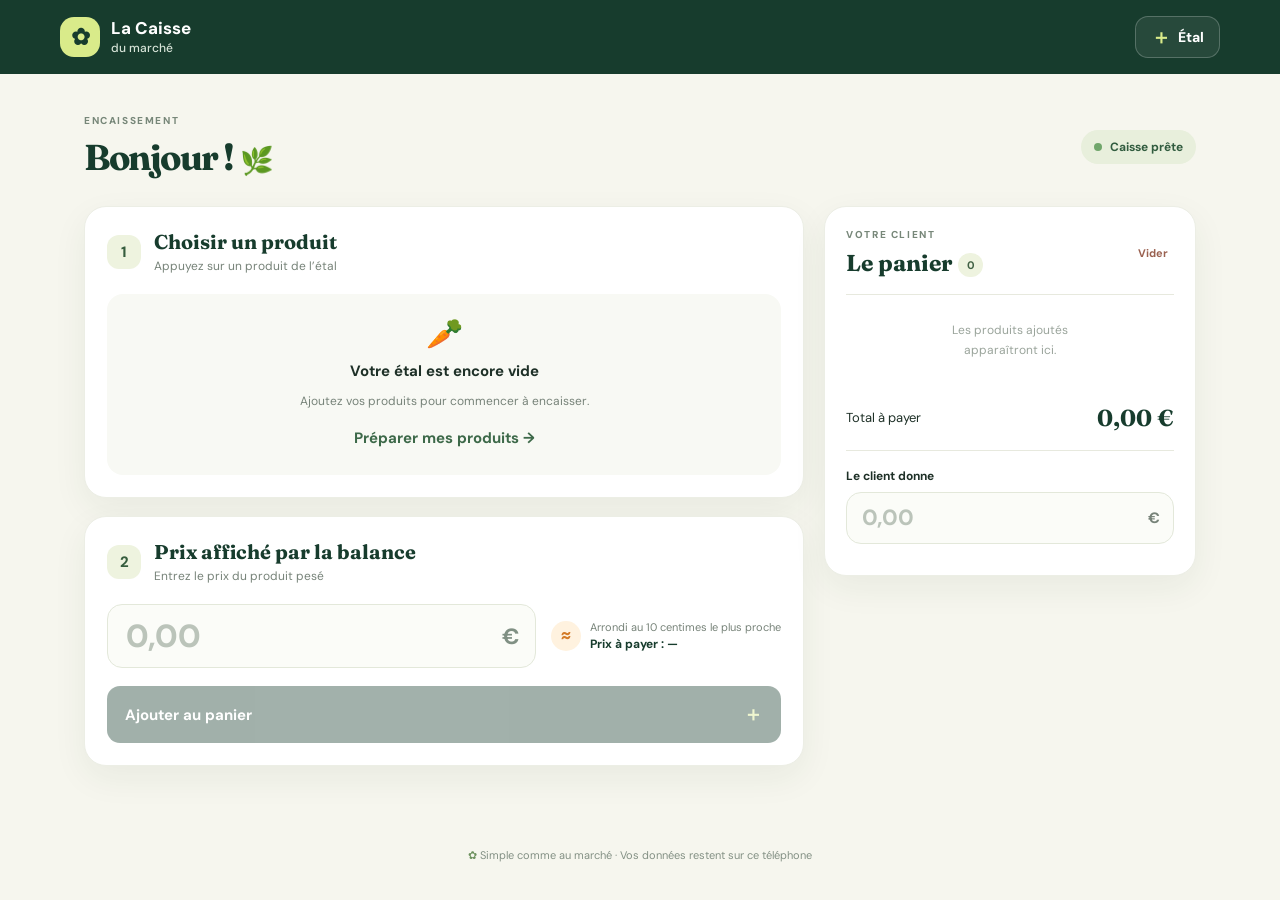
==== commit 46ddb9ec: "Use indicative price placeholder and enlarge tile prices" ====
--- a/caisse-marche/index.html
+++ b/caisse-marche/index.html
@@ -3,9 +3,14 @@
 <body><header class="topbar"><a class="brand" href="#"><span class="brand-icon">✿</span><span>La Caisse<small>du marché</small></span></a><button id="setup-open" class="etal-btn" aria-label="Ouvrir l’étal pour gérer les produits"><span>＋</span> Étal</button></header>
 <main>
 <section id="setup-view" class="view hidden"><div class="page-heading"><button class="back-btn" data-view="sale-view">← Retour</button><p class="eyebrow">PRÉPARATION DE L’ÉTAL</p><h1>Mes produits</h1><p class="muted">Ajoutez une photo, un nom et un prix indicatif. Vous pourrez tout modifier plus tard.</p></div>
-<div class="product-form card"><label class="photo-picker" for="product-photo"><span id="photo-placeholder">📷<small>Prendre une photo</small></span><img id="photo-preview" class="hidden" alt="Aperçu du produit"></label><input id="product-photo" type="file" accept="image/*" capture="environment" hidden><div class="form-fields"><label>Nom du produit<input id="product-name" type="text" enterkeyhint="done" placeholder="Ex. Tomates anciennes" autocomplete="off"></label><label>Prix indicatif <span id="price-unit-label" class="unit">€/kg</span><div class="price-input"><input id="product-reference-price" type="number" enterkeyhint="done" min="0" step="0.01" inputmode="decimal" placeholder="0,00"><b>€</b></div></label><label>Prix vendu au<select id="product-unit"><option value="kg">Au kilogramme (kg)</option><option value="unit">À l’unité / sachet</option></select></label></div><button id="add-product" class="primary-btn full-btn">Ajouter le produit <span>＋</span></button><button id="cancel-edit" class="text-btn cancel-edit hidden" type="button">Annuler la modification</button></div>
-<div class="list-heading"><h2>Sur mon étal</h2><span id="setup-count" class="count-pill">0 produit</span></div><div id="setup-products" class="setup-products"></div><button id="finish-setup" class="primary-btn full-btn finish-btn">Terminer et ouvrir la caisse <span>→</span></button></section>
+<div class="product-form card">
+<label class="unit-choice">Prix vendu au<select id="product-unit"><option value="kg">Au kilogramme (kg)</option><option value="unit">À l’unité / sachet</option></select></label>
+<div id="flow-start" class="flow-screen"><p class="eyebrow">AJOUT RAPIDE</p><h2>Prêt à remplir l’étal ?</h2><p class="muted">Photo, nom, prix : un produit après l’autre.</p><button id="start-products" class="primary-btn flow-main-btn" type="button"><span>📷</span> Ajouter des produits</button></div>
+<div id="product-entry" class="flow-entry hidden"><label class="photo-picker" for="product-photo"><span id="photo-placeholder">📷<small>Prendre une photo</small></span><img id="photo-preview" class="hidden" alt="Aperçu du produit"></label><input id="product-photo" type="file" accept="image/*" capture="environment" hidden><div class="form-fields"><label>Nom du produit<input id="product-name" type="text" enterkeyhint="next" placeholder="Ex. Tomates anciennes" autocomplete="off"></label><label>Prix indicatif <span id="price-unit-label" class="unit">€/kg</span><div class="price-input"><input id="product-reference-price" type="text" enterkeyhint="done" inputmode="decimal" placeholder="0,00" autocomplete="off"><b>€</b></div></label></div><button id="add-product" class="primary-btn full-btn" type="button">Valider le produit <span>✓</span></button><button id="cancel-edit" class="text-btn cancel-edit hidden" type="button">Annuler la modification</button></div>
+<div id="flow-next" class="flow-screen hidden"><div class="added-mark">✓</div><h2>Produit ajouté !</h2><p class="muted">Tu veux ajouter un autre produit ?</p><button id="new-product" class="primary-btn flow-main-btn" type="button"><span>📷</span> Nouveau produit</button><button id="done-products" class="finish-flow-btn" type="button">Terminer</button></div>
+</div>
+<div class="list-heading"><h2>Sur mon étal</h2><span id="setup-count" class="count-pill">0 produit</span></div><div id="setup-products" class="setup-products"></div></section>
 <section id="sale-view" class="view"><div class="sale-heading"><div><p class="eyebrow">ENCAISSEMENT</p><h1>Bonjour ! <span>🌿</span></h1></div><div class="cash-status"><i></i> Caisse prête</div></div><div class="sale-layout"><section class="sale-main"><div class="card sale-card"><div class="step-title"><span class="step-number">1</span><div><h2>Choisir un produit</h2><p>Appuyez sur un produit de l’étal</p></div></div><div class="product-grid" id="sale-products"></div><div id="no-products" class="empty-state hidden"><span>🥕</span><b>Votre étal est encore vide</b><p>Ajoutez vos produits pour commencer à encaisser.</p><button class="text-btn" id="first-setup">Préparer mes produits →</button></div></div>
-<div class="card amount-card"><div class="step-title"><span class="step-number">2</span><div><h2>Prix affiché par la balance</h2><p>Entrez le prix du produit pesé</p></div></div><div class="amount-entry"><div class="big-price"><input id="sale-price" type="number" enterkeyhint="done" min="0" step="0.01" inputmode="decimal" placeholder="0,00" aria-label="Prix indiqué par la balance"><b>€</b></div><div class="rounding-note"><span>≈</span><span>Arrondi au 10 centimes le plus proche<br><b id="rounded-preview">Prix à payer : —</b></span></div></div><button id="add-to-cart" class="primary-btn full-btn" disabled>Ajouter au panier <span>＋</span></button></div></section>
+<div class="card amount-card"><div class="step-title"><span class="step-number">2</span><div><h2>Prix affiché par la balance</h2><p>Entrez le prix du produit pesé</p></div></div><div class="amount-entry"><div class="big-price"><input id="sale-price" type="text" enterkeyhint="done" inputmode="decimal" autocomplete="off" placeholder="0,00" aria-label="Prix indiqué par la balance"><b>€</b></div><div class="rounding-note"><span>≈</span><span>Arrondi au 10 centimes le plus proche<br><b id="rounded-preview">Prix à payer : —</b></span></div></div><button id="add-to-cart" class="primary-btn full-btn" disabled>Ajouter au panier <span>＋</span></button></div></section>
 <aside class="card basket-card"><div class="basket-heading"><div><p class="eyebrow">VOTRE CLIENT</p><h2>Le panier <span id="cart-count" class="count-pill">0</span></h2></div><button class="clear-btn" id="clear-cart" disabled>Vider</button></div><div id="cart-items" class="cart-items"><div class="basket-empty">Les produits ajoutés<br>apparaîtront ici.</div></div><div class="basket-total"><span>Total à payer</span><b id="cart-total">0,00 €</b></div><div class="payment"><label for="cash-given">Le client donne</label><div class="cash-input"><input id="cash-given" type="number" enterkeyhint="done" min="0" step="0.01" inputmode="decimal" placeholder="0,00"><b>€</b></div></div><div id="change-result" class="change-result hidden"></div></aside></div></section>
 </main><footer><span>✿</span> Simple comme au marché · Vos données restent sur ce téléphone</footer><div id="toast" class="toast" role="status" aria-live="polite"></div><script src="app.js"></script></body></html>
--- a/caisse-marche/style.css
+++ b/caisse-marche/style.css
@@ -1,3 +1,3 @@
 @import url('https://fonts.googleapis.com/css2?family=DM+Sans:wght@400;500;600;700;800&family=Fraunces:opsz,wght@9..144,600;9..144,700&display=swap');
-:root{--green:#173c2d;--green2:#24533e;--lime:#d9eb8a;--cream:#f6f6ee;--ink:#1e3027;--muted:#778379;--line:#e7e9de;--shadow:0 12px 34px #203b2610}*{box-sizing:border-box}body{margin:0;background:var(--cream);color:var(--ink);font-family:'DM Sans',sans-serif;font-size:15px;-webkit-tap-highlight-color:transparent}button,input{font:inherit}button{cursor:pointer}.topbar{height:74px;padding:0 max(22px,calc((100vw - 1160px)/2));display:flex;align-items:center;justify-content:space-between;background:var(--green);color:white}.brand{display:flex;align-items:center;gap:11px;color:white;text-decoration:none;font-weight:800;font-size:17px;line-height:1.05}.brand small{display:block;color:#d6e3d7;font-size:12px;font-weight:500;margin-top:4px}.brand-icon{display:grid;place-items:center;width:40px;height:40px;border-radius:14px;background:var(--lime);color:var(--green);font-size:23px}.etal-btn{display:flex;align-items:center;gap:7px;border:1px solid #ffffff38;background:#ffffff12;color:#fff;border-radius:13px;padding:10px 15px;font-weight:800;font-size:14px}.etal-btn span{font-size:20px;color:var(--lime);line-height:1}main{max-width:1160px;margin:0 auto;padding:40px 24px 60px}.hidden{display:none!important}.sale-heading{display:flex;justify-content:space-between;align-items:center;margin:0 0 27px}.eyebrow{font-size:10px;letter-spacing:.16em;font-weight:800;color:#778779;margin:0 0 8px}.sale-heading h1,.page-heading h1{font:700 36px 'Fraunces',serif;letter-spacing:-.04em;margin:0;color:var(--green)}.sale-heading h1 span{font-size:27px}.cash-status{display:flex;align-items:center;gap:8px;border-radius:22px;background:#e8efdc;padding:9px 13px;font-size:12px;font-weight:700;color:#315c3f}.cash-status i{width:8px;height:8px;background:#70a66b;border-radius:50%}.sale-layout{display:grid;grid-template-columns:minmax(0,1.55fr) minmax(300px,.8fr);gap:20px;align-items:start}.sale-main{display:grid;gap:18px}.card{border:1px solid #eceee5;background:white;border-radius:22px;box-shadow:var(--shadow);padding:22px}.step-title{display:flex;align-items:center;gap:13px;margin-bottom:20px}.step-title h2,.basket-heading h2,.list-heading h2{font:700 20px 'Fraunces',serif;color:var(--green);margin:0}.step-title p{margin:4px 0 0;color:var(--muted);font-size:12px}.step-number{display:grid;place-items:center;flex:none;width:34px;height:34px;border-radius:12px;background:#eef3df;color:#365d3e;font-weight:800}.product-grid{display:grid;grid-template-columns:repeat(4,minmax(0,1fr));gap:10px}.product-tile{overflow:hidden;padding:0;border:1px solid var(--line);background:white;border-radius:16px;text-align:left;color:var(--ink)}.product-tile:active{transform:scale(.97)}.product-tile.selected{border:2px solid var(--green2);box-shadow:0 0 0 3px #dce9ca}.tile-photo{height:92px;background:#f1f2e8;display:grid;place-items:center;font-size:30px;overflow:hidden}.tile-photo img{width:100%;height:100%;object-fit:cover}.tile-info{padding:9px 10px 11px}.tile-info b{display:block;font-size:12px;white-space:nowrap;overflow:hidden;text-overflow:ellipsis}.tile-info small{display:block;color:var(--muted);font-size:10px;margin-top:4px}.empty-state{padding:20px;text-align:center;background:#f8f9f4;border-radius:16px}.empty-state>span{font-size:30px}.empty-state b{display:block;margin:8px 0 4px}.empty-state p{font-size:12px;color:var(--muted)}.text-btn{border:0;background:none;color:#3d6949;font-weight:700;padding:7px}.amount-entry{display:flex;align-items:center;gap:15px;margin:0 0 18px}.big-price,.cash-input,.price-input{height:64px;border:1.5px solid #e3e8da;border-radius:15px;background:#fbfcf8;display:flex;align-items:center;padding:0 16px}.big-price{flex:1}.big-price input,.cash-input input,.price-input input{min-width:0;width:100%;border:0;outline:0;background:transparent;color:var(--green);font-weight:800;font-size:32px}.big-price b{font-size:22px;color:#809084}.rounding-note{display:flex;align-items:center;gap:9px;font-size:11px;line-height:1.5;color:var(--muted)}.rounding-note>span:first-child{display:grid;place-items:center;width:30px;height:30px;border-radius:50%;background:#fff2df;color:#d47b28;font-weight:800;font-size:17px}.rounding-note b{color:var(--green);font-size:12px}.primary-btn{border:0;border-radius:13px;background:var(--green);color:white;font-weight:700;padding:15px 18px;min-height:50px}.primary-btn:disabled,.change-btn:disabled{opacity:.4;cursor:not-allowed}.full-btn{width:100%;display:flex;justify-content:space-between;align-items:center}.primary-btn span{font-size:20px;color:var(--lime)}.basket-card{position:sticky;top:16px;padding:21px}.basket-heading{display:flex;justify-content:space-between;align-items:center;padding-bottom:17px;border-bottom:1px solid var(--line)}.basket-heading h2{font-size:23px}.count-pill{display:inline-grid;place-items:center;min-width:25px;height:24px;padding:0 7px;border-radius:20px;background:#eef3df;color:#416144;font:700 11px 'DM Sans',sans-serif;vertical-align:middle}.clear-btn{border:0;background:none;color:#9a6150;font-size:11px;font-weight:700}.cart-items{max-height:320px;overflow:auto}.basket-empty{padding:26px 0;text-align:center;color:#9aa49b;line-height:1.6;font-size:12px}.cart-row{display:grid;grid-template-columns:1fr auto;gap:4px 8px;padding:13px 0;border-bottom:1px solid #f0f1eb}.cart-row b{font-size:13px}.cart-row small{font-size:11px;color:var(--muted)}.row-controls{grid-column:1/-1;display:flex;align-items:center;justify-content:space-between;margin-top:3px}.qty-controls{display:flex;align-items:center;gap:10px}.qty-controls button,.remove-btn{border:1px solid var(--line);background:#fff;border-radius:9px;width:29px;height:29px;color:var(--green);font-size:17px}.remove-btn{color:#a66858}.basket-total{padding:18px 0;display:flex;justify-content:space-between;align-items:center;border-bottom:1px solid var(--line);font-size:13px}.basket-total b{font:700 23px 'Fraunces',serif;color:var(--green)}.payment{padding-top:17px}.payment label{font-size:12px;font-weight:700;display:block;margin-bottom:8px}.cash-input{height:52px;padding:0 13px;margin-bottom:10px}.cash-input input{font-size:22px}.cash-input b{color:var(--muted)}.change-btn{width:100%;border:0;border-radius:12px;background:#eaf0dd;color:#34523a;font-weight:800;padding:13px}.change-btn span{margin-left:10px;font-size:17px}.change-result{margin-top:14px;border-radius:15px;background:#edf4e6;padding:16px}.change-head{display:flex;justify-content:space-between;align-items:center;color:#36523b;font-size:12px;font-weight:700}.change-head strong{font:700 25px 'Fraunces',serif}.coin-list{display:flex;flex-wrap:wrap;gap:7px;margin-top:12px}.coin{display:flex;align-items:center;gap:5px;border-radius:20px;background:white;padding:6px 9px;font-size:11px;font-weight:700;color:#35503a;border:1px solid #e0e8d8}.coin-icon{position:relative;display:grid;place-items:center;flex:none;width:var(--coin-size);height:var(--coin-size);border-radius:50%;padding:3px;box-shadow:inset 0 0 0 1px #ffffffa6,0 1px 2px #5e533544}.coin-icon:before{content:"";position:absolute;inset:2px;border:1px solid #ffffff9c;border-radius:50%;box-shadow:inset 0 0 0 1px #66552a33}.coin-face{position:relative;z-index:1;display:flex;width:100%;height:100%;flex-direction:column;align-items:center;justify-content:center;border-radius:50%;text-shadow:0 1px #ffffffa0;line-height:.95}.coin-face b{font:800 clamp(9px,calc(var(--coin-size)*.34),15px) Arial,sans-serif;letter-spacing:-.07em}.coin-face small{font:700 clamp(4px,calc(var(--coin-size)*.105),6px) Arial,sans-serif;letter-spacing:.03em;margin-top:2px}.coin-icon.bimetal-euro{border:2px solid #c79b31;background:linear-gradient(135deg,#f6da79,#bd8c26 55%,#f3d475)}.coin-icon.bimetal-euro .coin-face{background:radial-gradient(circle,#f6f7f4 0 53%,#d9dad5 54% 69%,#f1f1ec 70%)}.coin-icon.bimetal-euro.reverse{border-color:#d5d7d3;background:linear-gradient(135deg,#fafafa,#9b9d99 55%,#efefeb)}.coin-icon.bimetal-euro.reverse .coin-face{background:radial-gradient(circle,#efd171 0 52%,#cda946 53% 70%,#f4d978 71%)}.coin-icon.gold-cent{border:2px solid #bd922c;background:linear-gradient(135deg,#f5d36a,#b5831e 56%,#efcb5d)}.coin-icon.gold-cent .coin-face{background:radial-gradient(circle at 35% 28%,#ffeb9e,#e1b949 72%,#c28f23)}.coin-icon.copper-cent{border:2px solid #a85e36;background:linear-gradient(135deg,#f0a079,#a95331 56%,#e68b62)}.coin-icon.copper-cent .coin-face{background:radial-gradient(circle at 35% 28%,#f7bea0,#d77e56 70%,#b75e39)}.coin-icon.scalloped{clip-path:polygon(50% 0,61% 6%,73% 2%,80% 12%,92% 17%,90% 30%,100% 40%,96% 52%,100% 64%,90% 73%,88% 86%,74% 89%,65% 99%,52% 95%,40% 100%,31% 90%,17% 88%,14% 75%,3% 66%,8% 53%,0 42%,10% 31%,9% 18%,23% 14%,33% 4%)}.change-exact{color:#375b3d;font-size:13px;font-weight:700;margin:0}.page-heading{margin:0 0 22px}.back-btn{border:0;background:none;padding:0;color:#53725a;font-weight:700;margin-bottom:20px}.page-heading h1{margin-bottom:8px}.muted{margin:0;color:var(--muted);font-size:13px;line-height:1.5}.product-form{display:grid;grid-template-columns:100px 1fr;gap:16px;padding:18px}.photo-picker{width:100px;height:100px;border-radius:16px;border:1px dashed #cdd7c9;background:#f6f8f1;display:grid;place-items:center;overflow:hidden;cursor:pointer;color:#61806a;text-align:center}.photo-picker span{font-size:24px}.photo-picker small{display:block;font-size:9px;font-weight:700;margin-top:6px}.photo-picker img{width:100%;height:100%;object-fit:cover}.form-fields{display:grid;grid-template-columns:1.2fr .8fr .95fr;gap:12px;align-content:center}.form-fields label{font-weight:700;font-size:11px;color:#536558}.form-fields input,.form-fields select{display:block;width:100%;height:43px;margin-top:7px;padding:0 11px;border:1px solid var(--line);border-radius:11px;outline:none;font-size:14px;color:var(--green);background:#fff}.form-fields select{font-size:12px;font-weight:600}.form-fields input:focus,.form-fields select:focus{border-color:#73946d;box-shadow:0 0 0 3px #e9f0df}.form-fields input:focus,.big-price:focus-within,.cash-input:focus-within{border-color:#73946d;box-shadow:0 0 0 3px #e9f0df}.unit{font-size:9px;color:#9aa49b;font-weight:500}.price-input{height:43px;padding:0 10px;margin-top:7px;border:1px solid var(--line);border-radius:11px}.price-input input{border:0;margin:0;padding:0;height:auto;font-size:15px}.price-input b{color:#778379}.product-form>.primary-btn{grid-column:1/-1;min-height:44px;padding:11px 15px}.list-heading{display:flex;justify-content:space-between;align-items:center;margin:25px 2px 12px}.list-heading h2{font-size:21px}.setup-products{display:grid;gap:9px}.setup-row{display:flex;align-items:center;gap:11px;padding:9px 12px;border:1px solid var(--line);border-radius:14px;background:white}.setup-row img,.setup-placeholder{width:44px;height:44px;border-radius:11px;object-fit:cover;background:#f0f2e8;display:grid;place-items:center;font-size:20px}.setup-meta{flex:1;min-width:0}.edit-product{border:1px solid #dce6d7;background:#f4f7ef;color:#45684b;border-radius:9px;padding:8px 10px;font-size:10px;font-weight:800;white-space:nowrap}.cancel-edit{grid-column:1/-1;justify-self:center;padding:2px 10px 4px}.setup-meta b{display:block;font-size:13px}.setup-meta small{color:var(--muted);font-size:11px}.delete-product{border:0;background:#fbefea;color:#a36353;border-radius:9px;width:34px;height:34px;font-weight:700}.finish-btn{margin-top:18px}.setup-empty{padding:16px;text-align:center;color:var(--muted);font-size:12px;background:#fff;border:1px dashed var(--line);border-radius:13px}footer{padding:22px;text-align:center;color:#839084;font-size:11px}footer span{color:#6d915e}.toast{position:fixed;bottom:22px;left:50%;transform:translate(-50%,20px);background:#183c2e;color:white;border-radius:12px;padding:12px 18px;font-size:13px;font-weight:700;box-shadow:0 8px 28px #12251930;opacity:0;pointer-events:none;transition:.25s;z-index:10;white-space:nowrap}.toast.show{opacity:1;transform:translate(-50%,0)}
-@media(max-width:760px){.topbar{height:64px;padding:0 17px}main{padding:27px 16px 35px}.sale-heading{align-items:flex-end;margin-bottom:18px}.sale-heading h1,.page-heading h1{font-size:31px}.cash-status{font-size:10px;padding:8px 10px}.sale-layout{grid-template-columns:1fr;gap:14px}.sale-main{gap:14px}.card{padding:17px;border-radius:19px}.product-grid{grid-template-columns:repeat(3,minmax(0,1fr));gap:8px}.tile-photo{height:78px}.tile-info{padding:8px}.tile-info b{font-size:11px}.tile-info small{font-size:9px}.step-title{margin-bottom:15px}.step-title h2{font-size:18px}.amount-entry{align-items:stretch;gap:9px;flex-direction:column}.big-price{height:59px;flex:auto}.big-price input{font-size:29px}.rounding-note{padding-left:3px}.basket-card{position:static;order:-1}.cart-items{max-height:230px}.basket-card{padding:16px}.basket-empty{padding:15px}.product-form{grid-template-columns:76px 1fr;gap:12px;padding:14px}.photo-picker{width:76px;height:76px}.form-fields{grid-template-columns:1fr;gap:7px}.form-fields label{font-size:10px}.form-fields input,.form-fields select{height:37px;margin-top:5px}.price-input{height:37px;margin-top:5px}.product-form>.primary-btn{min-height:42px}.page-heading{margin-bottom:16px}.back-btn{margin-bottom:14px}.list-heading{margin-top:21px}.toast{bottom:calc(15px + env(safe-area-inset-bottom));max-width:calc(100vw - 30px);white-space:normal;text-align:center}}@media(min-width:761px) and (max-width:960px){.product-grid{grid-template-columns:repeat(3,minmax(0,1fr))}.sale-layout{grid-template-columns:minmax(0,1.2fr) minmax(290px,.8fr)}}
+:root{--green:#173c2d;--green2:#24533e;--lime:#d9eb8a;--cream:#f6f6ee;--ink:#1e3027;--muted:#778379;--line:#e7e9de;--shadow:0 12px 34px #203b2610}*{box-sizing:border-box}body{margin:0;background:var(--cream);color:var(--ink);font-family:'DM Sans',sans-serif;font-size:15px;-webkit-tap-highlight-color:transparent}button,input{font:inherit}button{cursor:pointer}.topbar{height:74px;padding:0 max(22px,calc((100vw - 1160px)/2));display:flex;align-items:center;justify-content:space-between;background:var(--green);color:white}.brand{display:flex;align-items:center;gap:11px;color:white;text-decoration:none;font-weight:800;font-size:17px;line-height:1.05}.brand small{display:block;color:#d6e3d7;font-size:12px;font-weight:500;margin-top:4px}.brand-icon{display:grid;place-items:center;width:40px;height:40px;border-radius:14px;background:var(--lime);color:var(--green);font-size:23px}.etal-btn{display:flex;align-items:center;gap:7px;border:1px solid #ffffff38;background:#ffffff12;color:#fff;border-radius:13px;padding:10px 15px;font-weight:800;font-size:14px}.etal-btn span{font-size:20px;color:var(--lime);line-height:1}main{max-width:1160px;margin:0 auto;padding:40px 24px 60px}.hidden{display:none!important}.sale-heading{display:flex;justify-content:space-between;align-items:center;margin:0 0 27px}.eyebrow{font-size:10px;letter-spacing:.16em;font-weight:800;color:#778779;margin:0 0 8px}.sale-heading h1,.page-heading h1{font:700 36px 'Fraunces',serif;letter-spacing:-.04em;margin:0;color:var(--green)}.sale-heading h1 span{font-size:27px}.cash-status{display:flex;align-items:center;gap:8px;border-radius:22px;background:#e8efdc;padding:9px 13px;font-size:12px;font-weight:700;color:#315c3f}.cash-status i{width:8px;height:8px;background:#70a66b;border-radius:50%}.sale-layout{display:grid;grid-template-columns:minmax(0,1.55fr) minmax(300px,.8fr);gap:20px;align-items:start}.sale-main{display:grid;gap:18px}.card{border:1px solid #eceee5;background:white;border-radius:22px;box-shadow:var(--shadow);padding:22px}.step-title{display:flex;align-items:center;gap:13px;margin-bottom:20px}.step-title h2,.basket-heading h2,.list-heading h2{font:700 20px 'Fraunces',serif;color:var(--green);margin:0}.step-title p{margin:4px 0 0;color:var(--muted);font-size:12px}.step-number{display:grid;place-items:center;flex:none;width:34px;height:34px;border-radius:12px;background:#eef3df;color:#365d3e;font-weight:800}.product-grid{display:grid;grid-template-columns:repeat(4,minmax(0,1fr));gap:10px}.product-tile{overflow:hidden;padding:0;border:1px solid var(--line);background:white;border-radius:16px;text-align:left;color:var(--ink)}.product-tile:active{transform:scale(.97)}.product-tile.selected{border:2px solid var(--green2);box-shadow:0 0 0 3px #dce9ca}.tile-photo{height:92px;background:#f1f2e8;display:grid;place-items:center;font-size:30px;overflow:hidden}.tile-photo img{width:100%;height:100%;object-fit:cover}.tile-info{padding:9px 10px 11px}.tile-info b{display:block;font-size:12px;white-space:nowrap;overflow:hidden;text-overflow:ellipsis}.tile-info small{display:block;color:#4c7053;font-size:13px;font-weight:800;margin-top:5px;line-height:1.2}.empty-state{padding:20px;text-align:center;background:#f8f9f4;border-radius:16px}.empty-state>span{font-size:30px}.empty-state b{display:block;margin:8px 0 4px}.empty-state p{font-size:12px;color:var(--muted)}.text-btn{border:0;background:none;color:#3d6949;font-weight:700;padding:7px}.amount-entry{display:flex;align-items:center;gap:15px;margin:0 0 18px}.big-price,.cash-input,.price-input{height:64px;border:1.5px solid #e3e8da;border-radius:15px;background:#fbfcf8;display:flex;align-items:center;padding:0 16px}.big-price{flex:1}.big-price input,.cash-input input,.price-input input{min-width:0;width:100%;border:0;outline:0;background:transparent;color:var(--green);font-weight:800;font-size:32px}.big-price input::placeholder,.cash-input input::placeholder,.price-input input::placeholder{color:#bbc4ba;opacity:1}.big-price b{font-size:22px;color:#809084}.rounding-note{display:flex;align-items:center;gap:9px;font-size:11px;line-height:1.5;color:var(--muted)}.rounding-note>span:first-child{display:grid;place-items:center;width:30px;height:30px;border-radius:50%;background:#fff2df;color:#d47b28;font-weight:800;font-size:17px}.rounding-note b{color:var(--green);font-size:12px}.primary-btn{border:0;border-radius:13px;background:var(--green);color:white;font-weight:700;padding:15px 18px;min-height:50px}.primary-btn:disabled,.change-btn:disabled{opacity:.4;cursor:not-allowed}.full-btn{width:100%;display:flex;justify-content:space-between;align-items:center}.primary-btn span{font-size:20px;color:var(--lime)}.basket-card{position:sticky;top:16px;padding:21px}.basket-heading{display:flex;justify-content:space-between;align-items:center;padding-bottom:17px;border-bottom:1px solid var(--line)}.basket-heading h2{font-size:23px}.count-pill{display:inline-grid;place-items:center;min-width:25px;height:24px;padding:0 7px;border-radius:20px;background:#eef3df;color:#416144;font:700 11px 'DM Sans',sans-serif;vertical-align:middle}.clear-btn{border:0;background:none;color:#9a6150;font-size:11px;font-weight:700}.cart-items{max-height:320px;overflow:auto}.basket-empty{padding:26px 0;text-align:center;color:#9aa49b;line-height:1.6;font-size:12px}.cart-row{display:grid;grid-template-columns:1fr auto;gap:4px 8px;padding:13px 0;border-bottom:1px solid #f0f1eb}.cart-row b{font-size:13px}.cart-row small{font-size:11px;color:var(--muted)}.row-controls{grid-column:1/-1;display:flex;align-items:center;justify-content:space-between;margin-top:3px}.qty-controls{display:flex;align-items:center;gap:10px}.qty-controls button,.remove-btn{border:1px solid var(--line);background:#fff;border-radius:9px;width:29px;height:29px;color:var(--green);font-size:17px}.remove-btn{color:#a66858}.basket-total{padding:18px 0;display:flex;justify-content:space-between;align-items:center;border-bottom:1px solid var(--line);font-size:13px}.basket-total b{font:700 23px 'Fraunces',serif;color:var(--green)}.payment{padding-top:17px}.payment label{font-size:12px;font-weight:700;display:block;margin-bottom:8px}.cash-input{height:52px;padding:0 13px;margin-bottom:10px}.cash-input input{font-size:22px}.cash-input b{color:var(--muted)}.change-btn{width:100%;border:0;border-radius:12px;background:#eaf0dd;color:#34523a;font-weight:800;padding:13px}.change-btn span{margin-left:10px;font-size:17px}.change-result{margin-top:14px;border-radius:15px;background:#edf4e6;padding:16px}.change-head{display:flex;justify-content:space-between;align-items:center;color:#36523b;font-size:12px;font-weight:700}.change-head strong{font:700 25px 'Fraunces',serif}.coin-list{display:flex;flex-wrap:wrap;gap:7px;margin-top:12px}.coin{display:grid;place-items:center}.coin-visual{padding:0;background:transparent;border:0;min-width:var(--coin-size);min-height:var(--coin-size)}.coin-icon{position:relative;display:grid;place-items:center;flex:none;width:var(--coin-size);height:var(--coin-size);border-radius:50%;padding:3px;box-shadow:inset 0 0 0 1px #ffffffa6,0 1px 2px #5e533544}.coin-icon:before{content:"";position:absolute;inset:2px;border:1px solid #ffffff9c;border-radius:50%;box-shadow:inset 0 0 0 1px #66552a33}.coin-face{position:relative;z-index:1;display:flex;width:100%;height:100%;flex-direction:column;align-items:center;justify-content:center;border-radius:50%;text-shadow:0 1px #ffffffa0;line-height:.95}.coin-face b{font:800 clamp(9px,calc(var(--coin-size)*.34),15px) Arial,sans-serif;letter-spacing:-.07em}.coin-face small{font:700 clamp(4px,calc(var(--coin-size)*.105),6px) Arial,sans-serif;letter-spacing:.03em;margin-top:2px}.coin-icon.bimetal-euro{border:2px solid #c79b31;background:linear-gradient(135deg,#f6da79,#bd8c26 55%,#f3d475)}.coin-icon.bimetal-euro .coin-face{background:radial-gradient(circle,#f6f7f4 0 53%,#d9dad5 54% 69%,#f1f1ec 70%)}.coin-icon.bimetal-euro.reverse{border-color:#d5d7d3;background:linear-gradient(135deg,#fafafa,#9b9d99 55%,#efefeb)}.coin-icon.bimetal-euro.reverse .coin-face{background:radial-gradient(circle,#efd171 0 52%,#cda946 53% 70%,#f4d978 71%)}.coin-icon.gold-cent{border:2px solid #bd922c;background:linear-gradient(135deg,#f5d36a,#b5831e 56%,#efcb5d)}.coin-icon.gold-cent .coin-face{background:radial-gradient(circle at 35% 28%,#ffeb9e,#e1b949 72%,#c28f23)}.coin-icon.copper-cent{border:2px solid #a85e36;background:linear-gradient(135deg,#f0a079,#a95331 56%,#e68b62)}.coin-icon.copper-cent .coin-face{background:radial-gradient(circle at 35% 28%,#f7bea0,#d77e56 70%,#b75e39)}.coin-icon.scalloped{clip-path:polygon(50% 0,61% 6%,73% 2%,80% 12%,92% 17%,90% 30%,100% 40%,96% 52%,100% 64%,90% 73%,88% 86%,74% 89%,65% 99%,52% 95%,40% 100%,31% 90%,17% 88%,14% 75%,3% 66%,8% 53%,0 42%,10% 31%,9% 18%,23% 14%,33% 4%)}.change-exact{color:#375b3d;font-size:13px;font-weight:700;margin:0}.page-heading{margin:0 0 22px}.back-btn{border:0;background:none;padding:0;color:#53725a;font-weight:700;margin-bottom:20px}.page-heading h1{margin-bottom:8px}.muted{margin:0;color:var(--muted);font-size:13px;line-height:1.5}.product-form{display:flex;flex-direction:column;gap:14px;padding:18px}.unit-choice{display:flex;align-items:center;gap:12px;color:#536558;font-size:12px;font-weight:800}.unit-choice select{flex:1;max-width:280px;height:42px;padding:0 11px;border:1px solid var(--line);border-radius:11px;background:#fff;color:var(--green);font-size:13px;font-weight:700}.flow-screen{text-align:center;padding:22px 16px}.flow-screen h2{font:700 24px 'Fraunces',serif;color:var(--green);margin:8px 0}.flow-screen .muted{margin:0 auto;max-width:350px}.flow-main-btn{display:flex;justify-content:center;align-items:center;gap:11px;width:min(100%,420px);margin:22px auto 0;min-height:64px;font-size:18px}.flow-main-btn span{font-size:24px}.flow-entry{display:grid;grid-template-columns:100px 1fr;gap:16px}.added-mark{display:grid;place-items:center;width:56px;height:56px;margin:0 auto 14px;border-radius:50%;background:#eaf1dc;color:#476845;font-size:30px;font-weight:800}.finish-flow-btn{display:block;width:min(100%,420px);margin:10px auto 0;border:1px solid #dce6d7;border-radius:13px;background:white;color:#35583c;font-weight:800;padding:14px;font-size:16px}.photo-picker{width:100px;height:100px;border-radius:16px;border:1px dashed #cdd7c9;background:#f6f8f1;display:grid;place-items:center;overflow:hidden;cursor:pointer;color:#61806a;text-align:center}.photo-picker span{font-size:24px}.photo-picker small{display:block;font-size:9px;font-weight:700;margin-top:6px}.photo-picker img{width:100%;height:100%;object-fit:cover}.form-fields{display:grid;grid-template-columns:1.2fr .8fr;gap:12px;align-content:center}.form-fields label{font-weight:700;font-size:11px;color:#536558}.form-fields input,.form-fields select{display:block;width:100%;height:43px;margin-top:7px;padding:0 11px;border:1px solid var(--line);border-radius:11px;outline:none;font-size:14px;color:var(--green);background:#fff}.form-fields select{font-size:12px;font-weight:600}.form-fields input:focus,.form-fields select:focus{border-color:#73946d;box-shadow:0 0 0 3px #e9f0df}.form-fields input:focus,.big-price:focus-within,.cash-input:focus-within{border-color:#73946d;box-shadow:0 0 0 3px #e9f0df}.unit{font-size:9px;color:#9aa49b;font-weight:500}.price-input{height:43px;padding:0 10px;margin-top:7px;border:1px solid var(--line);border-radius:11px}.price-input input{border:0;margin:0;padding:0;height:auto;font-size:15px}.price-input b{color:#778379}.flow-entry>.primary-btn,.flow-entry>.cancel-edit{grid-column:1/-1}.flow-entry>.primary-btn{min-height:50px;padding:11px 15px}.list-heading{display:flex;justify-content:space-between;align-items:center;margin:25px 2px 12px}.list-heading h2{font-size:21px}.setup-products{display:grid;gap:9px}.setup-row{display:flex;align-items:center;gap:11px;padding:9px 12px;border:1px solid var(--line);border-radius:14px;background:white}.setup-row img,.setup-placeholder{width:44px;height:44px;border-radius:11px;object-fit:cover;background:#f0f2e8;display:grid;place-items:center;font-size:20px}.setup-meta{flex:1;min-width:0}.edit-product{border:1px solid #dce6d7;background:#f4f7ef;color:#45684b;border-radius:9px;padding:8px 10px;font-size:10px;font-weight:800;white-space:nowrap}.cancel-edit{grid-column:1/-1;justify-self:center;padding:2px 10px 4px}.setup-meta b{display:block;font-size:13px}.setup-meta small{color:var(--muted);font-size:11px}.delete-product{border:0;background:#fbefea;color:#a36353;border-radius:9px;width:34px;height:34px;font-weight:700}.finish-btn{margin-top:18px}.setup-empty{padding:16px;text-align:center;color:var(--muted);font-size:12px;background:#fff;border:1px dashed var(--line);border-radius:13px}footer{padding:22px;text-align:center;color:#839084;font-size:11px}footer span{color:#6d915e}.toast{position:fixed;bottom:22px;left:50%;transform:translate(-50%,20px);background:#183c2e;color:white;border-radius:12px;padding:12px 18px;font-size:13px;font-weight:700;box-shadow:0 8px 28px #12251930;opacity:0;pointer-events:none;transition:.25s;z-index:10;white-space:nowrap}.toast.show{opacity:1;transform:translate(-50%,0)}
+@media(max-width:760px){.topbar{height:64px;padding:0 17px}main{padding:27px 16px 35px}.sale-heading{align-items:flex-end;margin-bottom:18px}.sale-heading h1,.page-heading h1{font-size:31px}.cash-status{font-size:10px;padding:8px 10px}.sale-layout{grid-template-columns:1fr;gap:14px}.sale-main{gap:14px}.card{padding:17px;border-radius:19px}.product-grid{grid-template-columns:repeat(3,minmax(0,1fr));gap:8px}.tile-photo{height:78px}.tile-info{padding:8px}.tile-info b{font-size:11px}.tile-info small{font-size:11px;margin-top:4px}.step-title{margin-bottom:15px}.step-title h2{font-size:18px}.amount-entry{align-items:stretch;gap:9px;flex-direction:column}.big-price{height:59px;flex:auto}.big-price input{font-size:29px}.rounding-note{padding-left:3px}.basket-card{position:static;order:-1}.cart-items{max-height:230px}.basket-card{padding:16px}.basket-empty{padding:15px}.product-form{padding:12px;gap:12px}.flow-entry{grid-template-columns:76px 1fr;gap:12px}.unit-choice{font-size:11px;gap:8px}.unit-choice select{max-width:none;min-width:0}.photo-picker{width:76px;height:76px}.form-fields{grid-template-columns:1fr;gap:7px}.form-fields label{font-size:10px}.form-fields input,.form-fields select{height:37px;margin-top:5px}.price-input{height:37px;margin-top:5px}.flow-entry>.primary-btn{min-height:46px}.page-heading{margin-bottom:16px}.back-btn{margin-bottom:14px}.list-heading{margin-top:21px}.toast{bottom:calc(15px + env(safe-area-inset-bottom));max-width:calc(100vw - 30px);white-space:normal;text-align:center}}@media(min-width:761px) and (max-width:960px){.product-grid{grid-template-columns:repeat(3,minmax(0,1fr))}.sale-layout{grid-template-columns:minmax(0,1.2fr) minmax(290px,.8fr)}}
